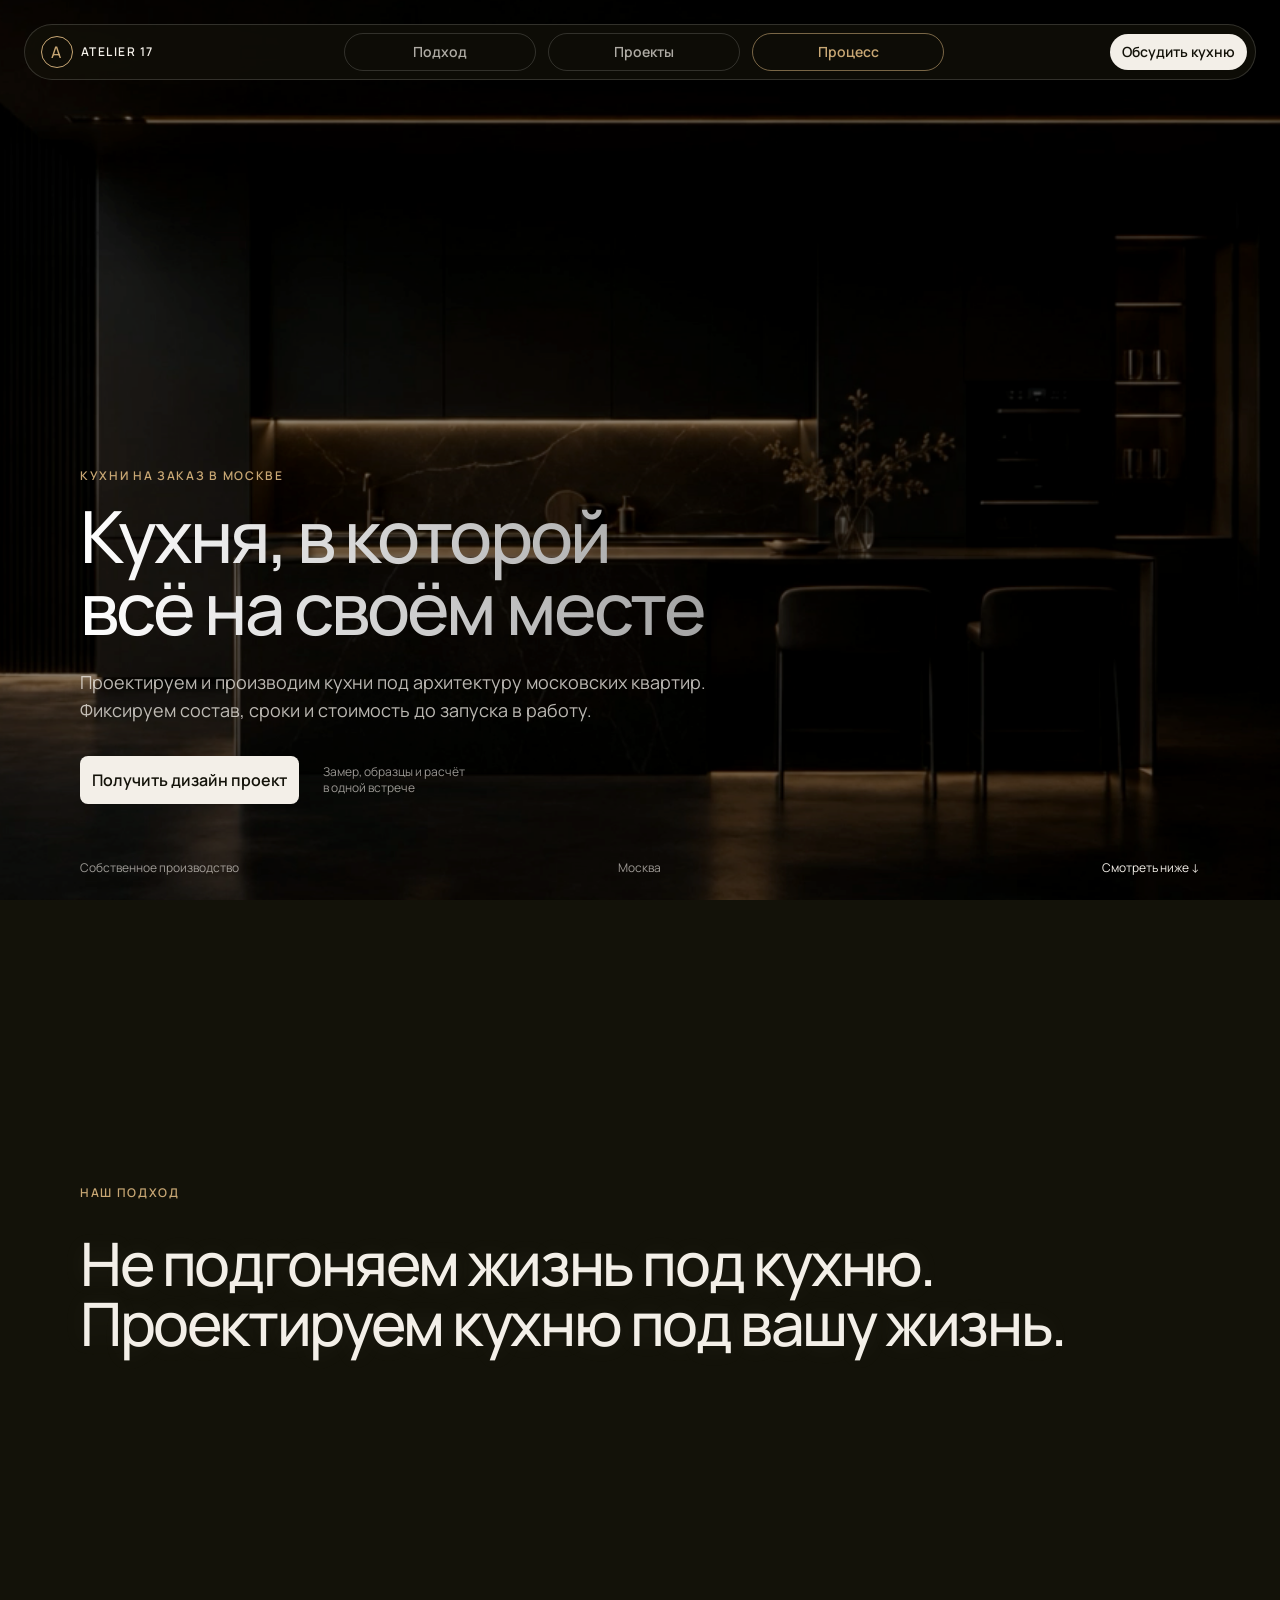
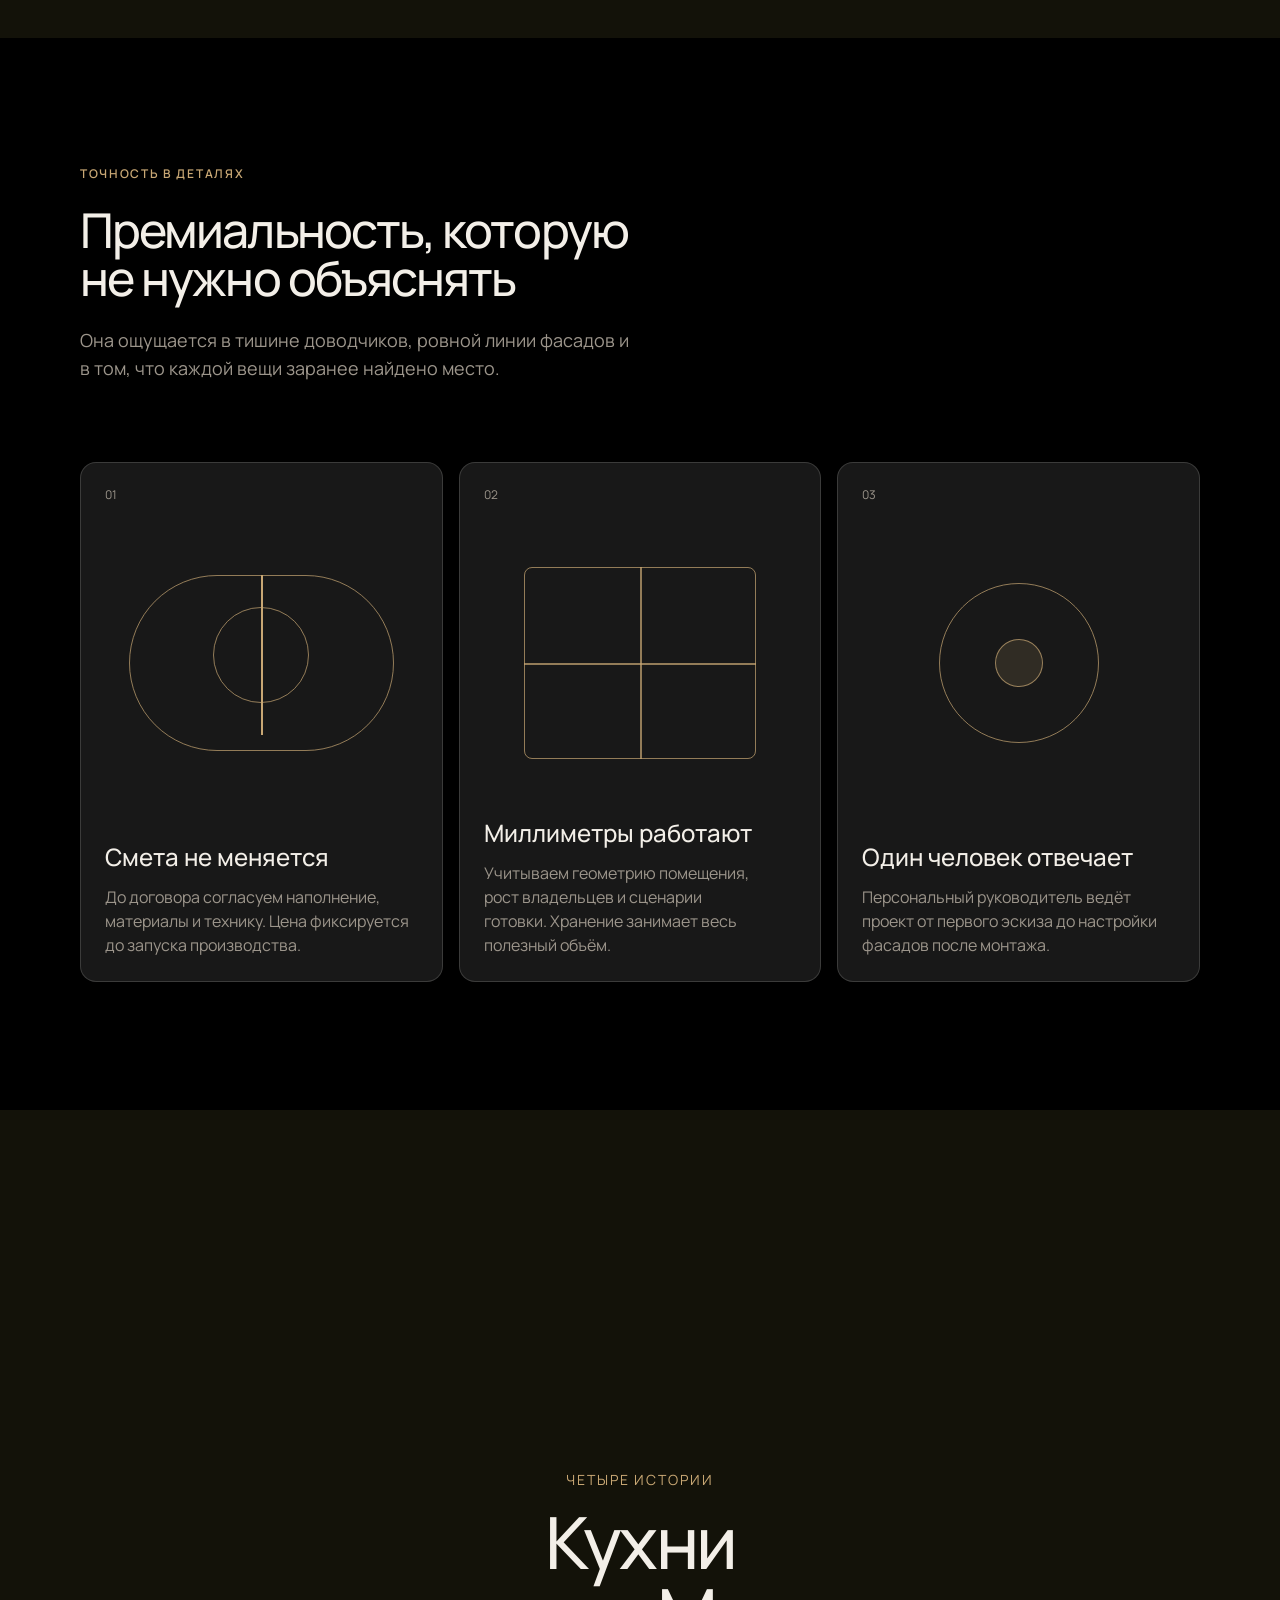
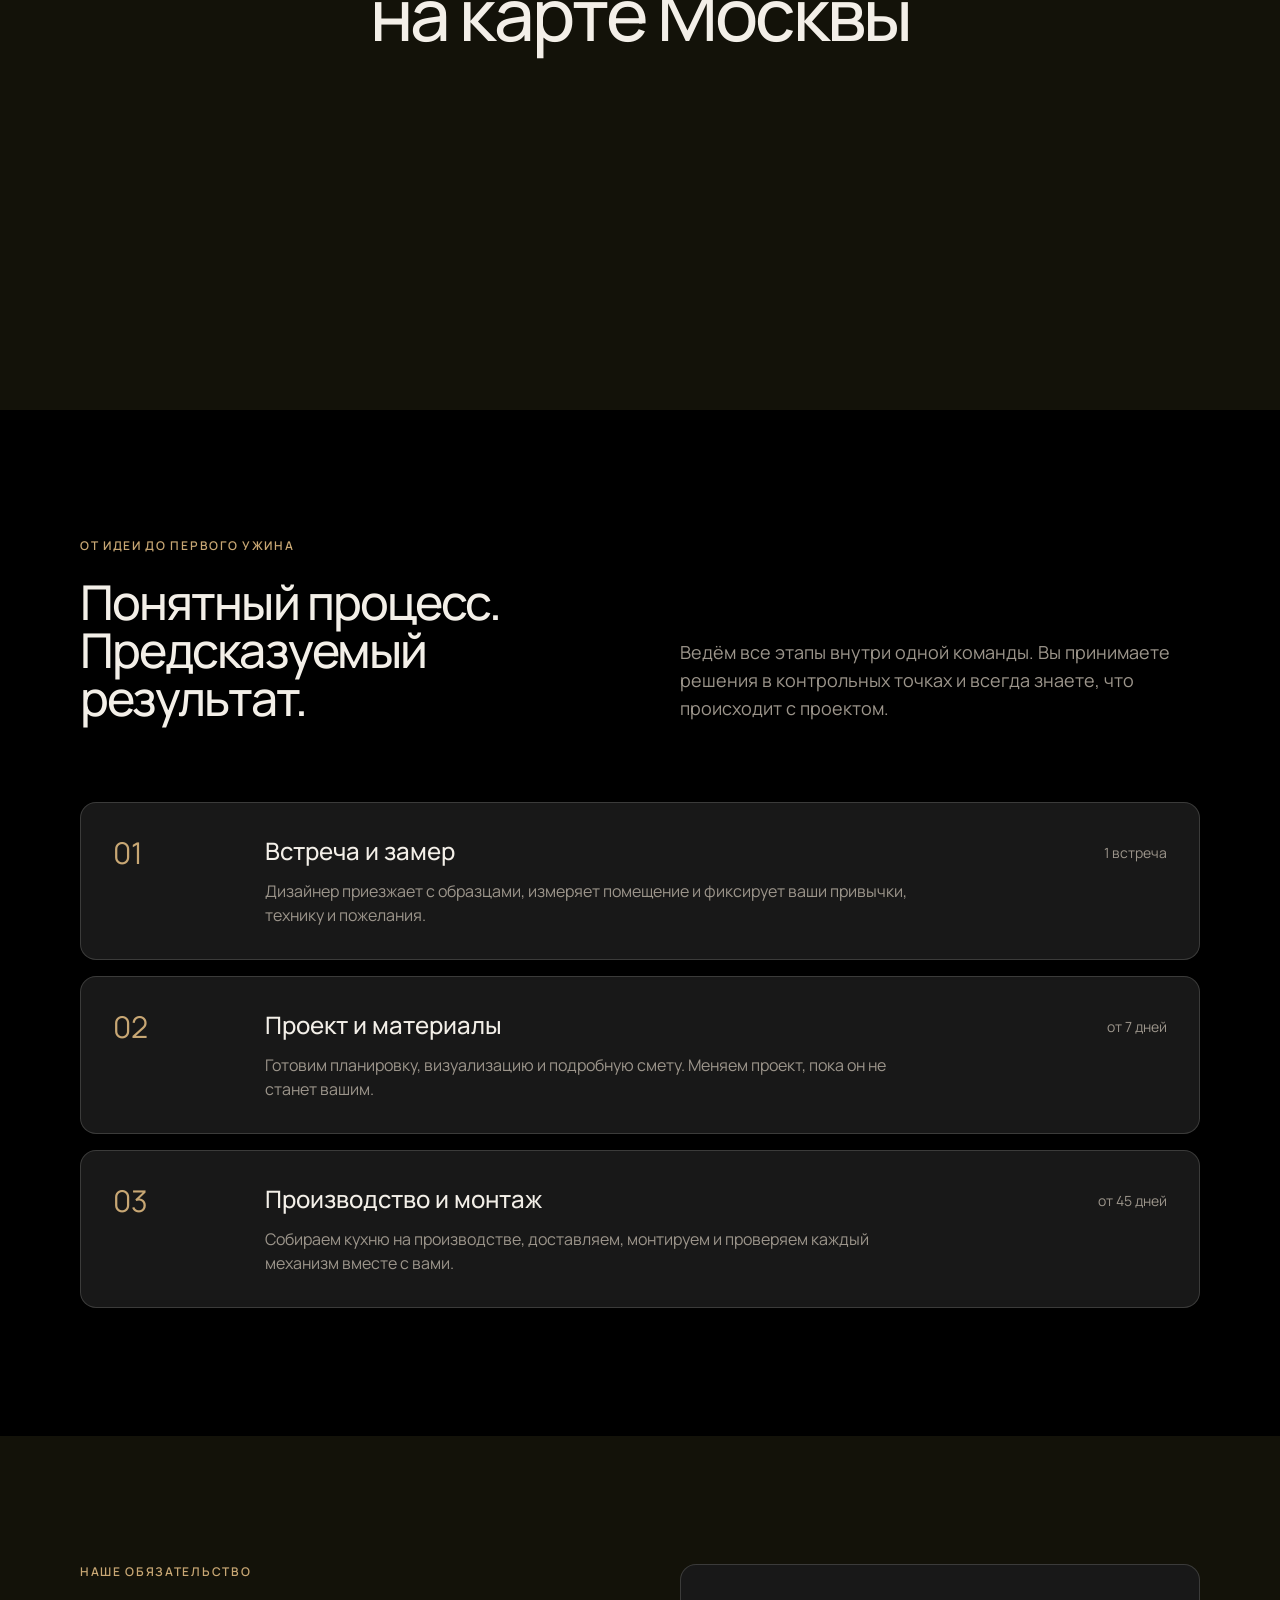
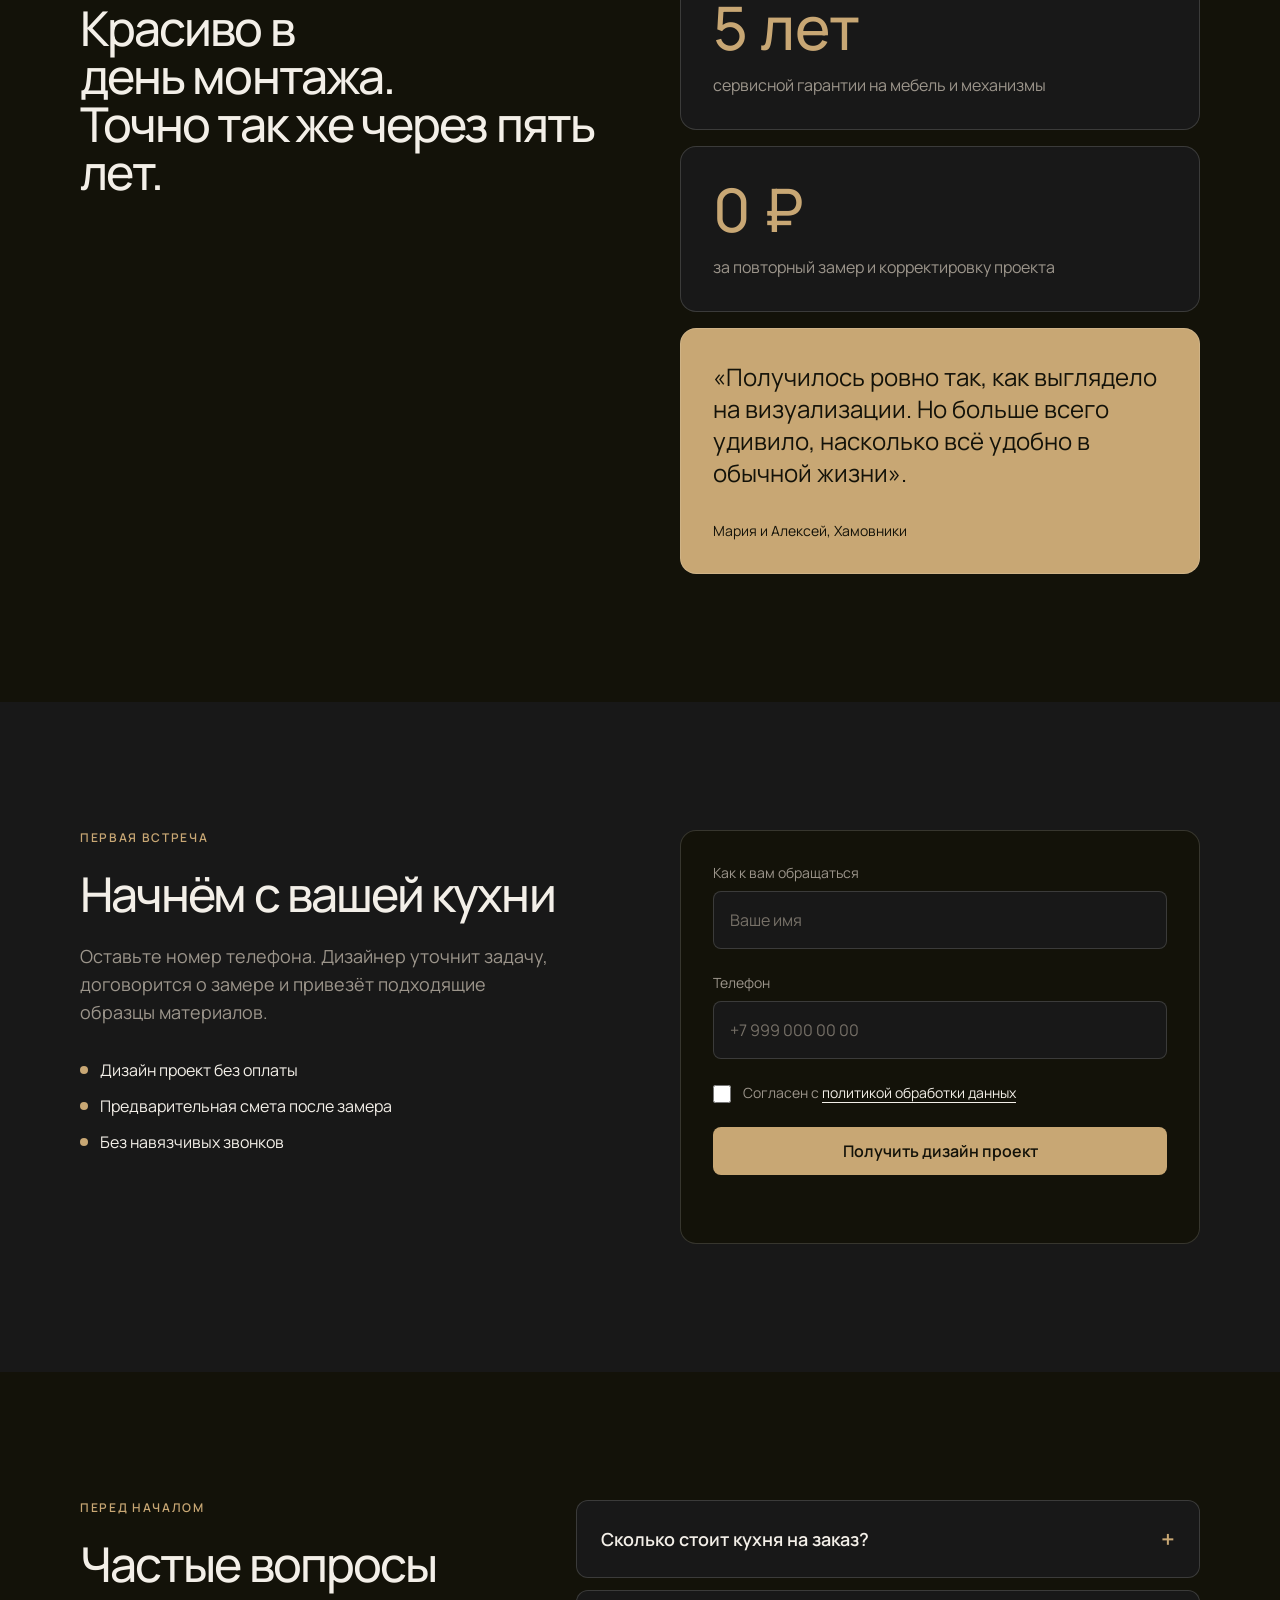
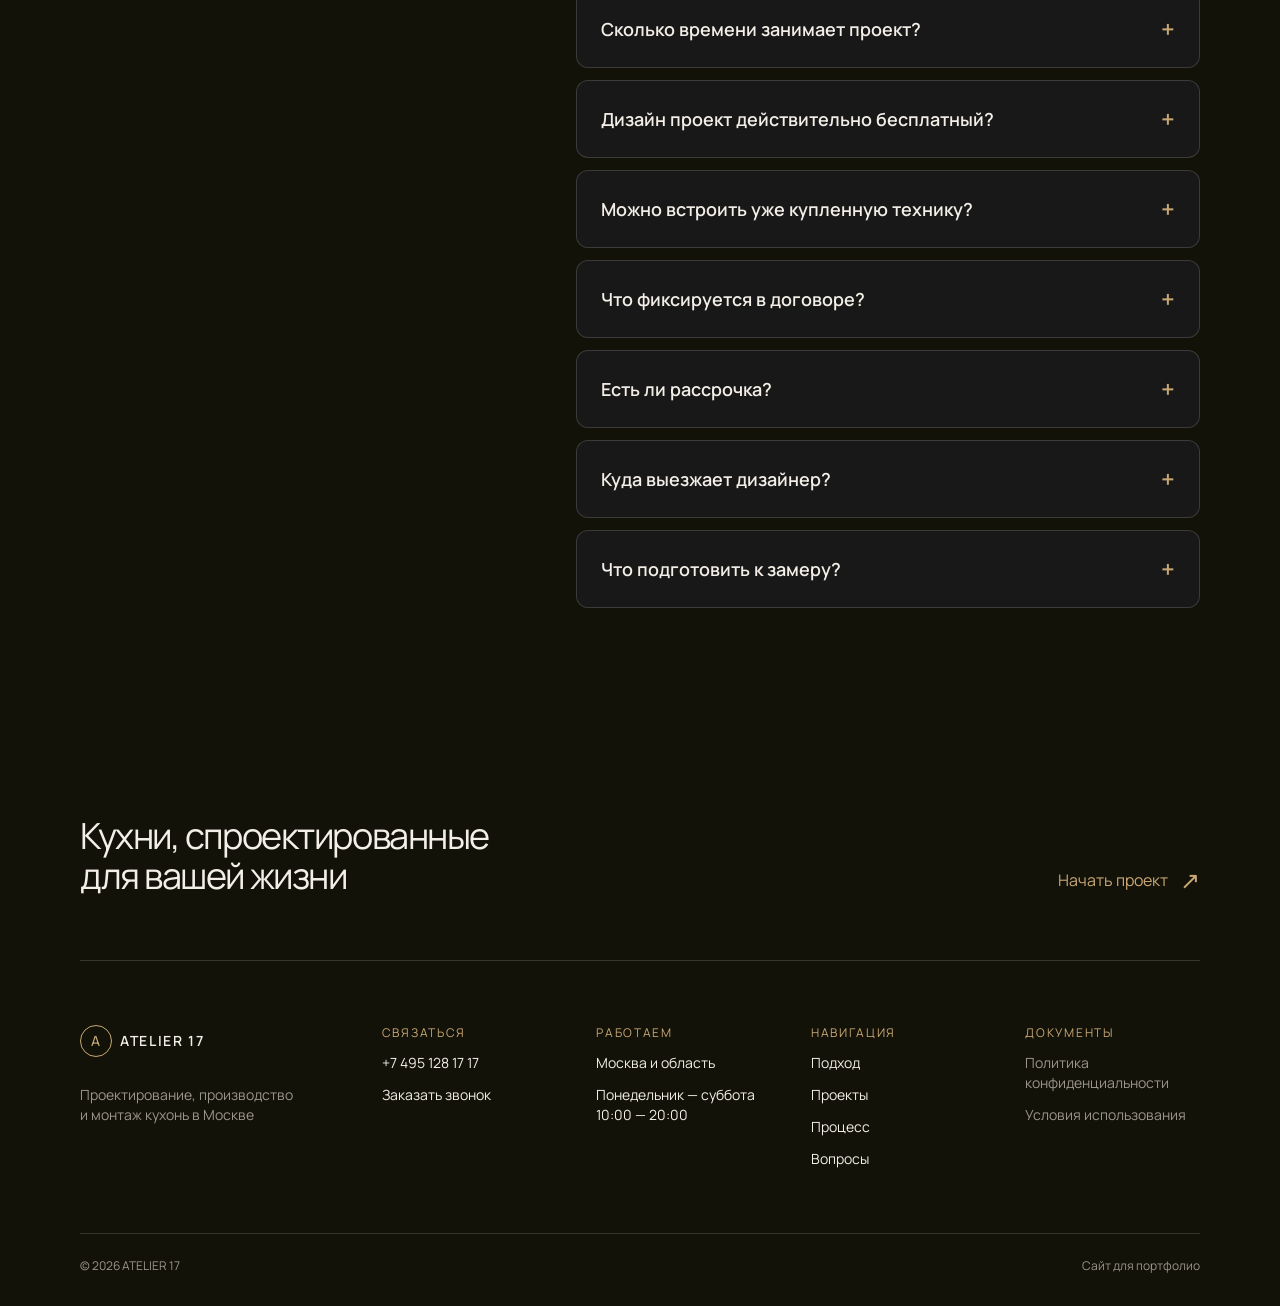
==== index.html @ 25492c69 "Initial Atelier 17 landing" ====
<!doctype html>
<html lang="ru">
<head>
  <meta charset="UTF-8">
  <meta name="viewport" content="width=device-width, initial-scale=1.0">
  <meta name="description" content="Премиальные кухни на заказ в Москве. Бесплатный дизайн проект, точная смета, производство и монтаж с гарантией пять лет.">
  <meta name="theme-color" content="#000000">
  <meta property="og:title" content="Кухни на заказ в Москве — ATELIER 17">
  <meta property="og:description" content="Кухня, в которой всё на своём месте. Проектирование, производство и монтаж в Москве.">
  <meta property="og:type" content="website">
  <meta property="og:image" content="assets/og-card.svg">
  <title>Кухни на заказ в Москве — ATELIER 17</title>
  <link rel="icon" href="assets/favicon.svg" type="image/svg+xml">
  <link rel="preconnect" href="https://fonts.googleapis.com">
  <link rel="preconnect" href="https://fonts.gstatic.com" crossorigin>
  <link href="https://fonts.googleapis.com/css2?family=Manrope:wght@400;500;600;700&display=swap" rel="stylesheet">
  <link rel="stylesheet" href="styles.css">
</head>
<body class="is-loading">
  <a class="skip-link" href="#main">Перейти к содержанию</a>

  <div class="preloader" aria-live="polite" aria-label="Загрузка сайта">
    <div class="preloader__mark" aria-hidden="true">
      <span>A</span><span>17</span>
    </div>
    <div class="preloader__line"><i></i></div>
    <div class="preloader__count"><span id="loaderCount">00</span><span>100</span></div>
  </div>

  <header class="site-header" id="top">
    <nav class="nav-island" aria-label="Основная навигация">
      <a class="brand" href="#top" aria-label="ATELIER 17, на главную">
        <span class="brand__symbol">A</span><span>ATELIER 17</span>
      </a>
      <div class="nav-links" aria-label="Разделы сайта">
        <a href="#approach">Подход</a>
        <a href="#projects">Проекты</a>
        <a href="#process">Процесс</a>
      </div>
      <a class="nav-cta" href="#consultation">Обсудить кухню</a>
      <button class="menu-toggle" type="button" aria-label="Открыть меню" aria-expanded="false" aria-controls="mobileMenu">
        <span></span><span></span>
      </button>
    </nav>

    <div class="mobile-menu" id="mobileMenu" aria-hidden="true">
      <div class="mobile-menu__links">
        <a href="#approach">Подход</a>
        <a href="#projects">Проекты</a>
        <a href="#process">Процесс</a>
        <a href="#consultation">Обсудить кухню</a>
      </div>
      <p>Москва и Московская область</p>
    </div>
  </header>

  <main id="main">
    <section class="hero" aria-labelledby="hero-title">
      <video class="hero__video" autoplay muted playsinline preload="auto" poster="assets/hero-poster.png">
        <source src="assets/hero-kitchen.mp4" type="video/mp4">
      </video>
      <div class="hero__endframe" aria-hidden="true"></div>
      <div class="hero__shade" aria-hidden="true"></div>
      <div class="hero__content container">
        <p class="eyebrow hero__eyebrow">Кухни на заказ в Москве</p>
        <h1 id="hero-title">Кухня, в которой<br>всё на своём месте</h1>
        <p class="hero__lead">Проектируем и производим кухни под архитектуру московских квартир. Фиксируем состав, сроки и стоимость до запуска в работу.</p>
        <div class="hero__actions">
          <a class="button button--light" href="#consultation">Получить дизайн проект</a>
          <p>Замер, образцы и расчёт<br>в одной встрече</p>
        </div>
      </div>
      <div class="hero__foot">
        <span>Собственное производство</span>
        <span>Москва</span>
        <a href="#approach">Смотреть ниже <span aria-hidden="true">↓</span></a>
      </div>
    </section>

    <section class="manifesto section" id="approach" aria-labelledby="manifesto-title">
      <div class="container">
        <p class="eyebrow reveal">Наш подход</p>
        <h2 class="word-reveal" id="manifesto-title" aria-label="Не подгоняем жизнь под кухню. Проектируем кухню под вашу жизнь.">
          Не подгоняем жизнь под кухню.<br>Проектируем кухню под вашу жизнь.
        </h2>
      </div>
    </section>

    <section class="principles section" aria-labelledby="principles-title">
      <div class="container">
        <div class="section-heading reveal">
          <p class="eyebrow">Точность в деталях</p>
          <h2 id="principles-title">Премиальность, которую<br>не нужно объяснять</h2>
          <p>Она ощущается в тишине доводчиков, ровной линии фасадов и в том, что каждой вещи заранее найдено место.</p>
        </div>
        <div class="principles__grid">
          <article class="principle reveal">
            <span class="principle__index">01</span>
            <div class="principle__drawing drawing-measure" aria-hidden="true"><i></i><i></i><i></i></div>
            <h3>Смета не меняется</h3>
            <p>До договора согласуем наполнение, материалы и технику. Цена фиксируется до запуска производства.</p>
          </article>
          <article class="principle reveal">
            <span class="principle__index">02</span>
            <div class="principle__drawing drawing-facade" aria-hidden="true"><i></i><i></i><i></i></div>
            <h3>Миллиметры работают</h3>
            <p>Учитываем геометрию помещения, рост владельцев и сценарии готовки. Хранение занимает весь полезный объём.</p>
          </article>
          <article class="principle reveal">
            <span class="principle__index">03</span>
            <div class="principle__drawing drawing-service" aria-hidden="true"><i></i><i></i></div>
            <h3>Один человек отвечает</h3>
            <p>Персональный руководитель ведёт проект от первого эскиза до настройки фасадов после монтажа.</p>
          </article>
        </div>
      </div>
    </section>

    <section class="map-portfolio" id="projects" aria-labelledby="projects-title">
      <div class="map-intro" aria-hidden="true">
        <p>Четыре истории</p>
        <h2>Кухни<br>на карте Москвы</h2>
      </div>

      <div class="map-visual" aria-label="Схематичная карта Москвы с четырьмя адресами реализованных проектов">
        <svg class="moscow-map" viewBox="0 0 1200 900" role="img" aria-labelledby="mapTitle mapDesc">
          <title id="mapTitle">Проекты ATELIER 17 в Москве</title>
          <desc id="mapDesc">Четыре проекта в Пресненском, Таганском, Хамовниках и Аэропорте</desc>
          <g class="map-canvas">
            <path class="river" d="M70 140 C210 190 195 300 330 330 C465 360 460 490 595 495 C760 502 765 370 900 405 C1035 440 1000 610 1170 650"/>
            <g class="roads roads--major">
              <ellipse cx="600" cy="465" rx="355" ry="290"/>
              <ellipse cx="600" cy="465" rx="222" ry="180"/>
              <path d="M600 25 L600 850 M130 465 L1100 465 M250 90 L965 810 M960 85 L230 810"/>
              <path d="M170 250 C350 300 420 220 600 250 C780 280 930 250 1060 170"/>
              <path d="M130 670 C340 610 430 720 620 650 C800 585 970 680 1110 600"/>
            </g>
            <g class="roads roads--minor">
              <path d="M110 350 C280 390 380 340 560 380 C770 430 870 350 1090 340"/>
              <path d="M105 560 C260 510 410 570 555 540 C730 505 900 555 1090 520"/>
              <path d="M350 70 C410 260 360 500 300 820 M820 55 C760 280 850 540 900 820"/>
              <path d="M475 40 C500 230 450 420 420 860 M720 35 C690 250 730 570 760 850"/>
              <path d="M75 220 L1120 760 M1080 170 L110 735"/>
              <path d="M245 150 C400 190 530 140 680 170 C850 205 970 165 1110 120"/>
              <path d="M180 760 C340 700 480 780 625 735 C790 685 940 760 1080 710"/>
            </g>
            <g class="district-labels" aria-hidden="true">
              <text x="490" y="420">ЦАО</text>
              <text x="415" y="545">ХАМОВНИКИ</text>
              <text x="665" y="470">ТАГАНСКИЙ</text>
              <text x="465" y="305">ПРЕСНЕНСКИЙ</text>
              <text x="520" y="155">АЭРОПОРТ</text>
              <text x="940" y="705">МОСКВА</text>
            </g>
            <g class="markers">
              <g class="map-marker is-active" data-project="0" transform="translate(528 315)" tabindex="0" role="button" aria-label="Показать проект Neva Towers"><circle class="marker-wave" r="34"/><circle class="marker-core" r="22"/><text text-anchor="middle" dy="5">01</text></g>
              <g class="map-marker" data-project="1" transform="translate(792 468)" tabindex="0" role="button" aria-label="Показать проект на Котельнической набережной"><circle class="marker-wave" r="34"/><circle class="marker-core" r="22"/><text text-anchor="middle" dy="5">02</text></g>
              <g class="map-marker" data-project="2" transform="translate(468 549)" tabindex="0" role="button" aria-label="Показать проект в Хамовниках"><circle class="marker-wave" r="34"/><circle class="marker-core" r="22"/><text text-anchor="middle" dy="5">03</text></g>
              <g class="map-marker" data-project="3" transform="translate(576 162)" tabindex="0" role="button" aria-label="Показать проект на Ленинградском проспекте"><circle class="marker-wave" r="34"/><circle class="marker-core" r="22"/><text text-anchor="middle" dy="5">04</text></g>
            </g>
          </g>
        </svg>
        <div class="map-label">Москва</div>
      </div>

      <aside class="project-panel" aria-live="polite">
        <div class="project-panel__top">
          <span class="eyebrow">Реализованный проект</span>
          <span id="projectNumber">01 / 04</span>
        </div>
        <div class="project-panel__content">
          <p class="project-district" id="projectDistrict">Пресненский</p>
          <h2 id="projects-title">Кухня<br>для высоты</h2>
          <p class="project-address" id="projectAddress">Первый Красногвардейский проезд, 22</p>
          <p class="project-copy" id="projectCopy">Монолитный остров длиной 3,2 метра объединяет готовку и вечерний бар. Высокие колонны скрывают всю технику, а матовые фасады не спорят с панорамой города.</p>
          <dl class="project-specs">
            <div><dt>Материалы</dt><dd id="projectMaterials">Шпон дуба, кварцит</dd></div>
            <div><dt>Срок</dt><dd id="projectTime">68 дней</dd></div>
          </dl>
        </div>
        <div class="project-panel__bottom">
          <div class="project-progress" aria-hidden="true"><i></i><i></i><i></i><i></i></div>
          <div class="project-controls">
            <button type="button" data-direction="prev" aria-label="Предыдущий проект">←</button>
            <button type="button" data-direction="next" aria-label="Следующий проект">→</button>
          </div>
        </div>
      </aside>
    </section>

    <section class="process section" id="process" aria-labelledby="process-title">
      <div class="container">
        <div class="section-heading section-heading--split reveal">
          <div>
            <p class="eyebrow">От идеи до первого ужина</p>
            <h2 id="process-title">Понятный процесс.<br>Предсказуемый результат.</h2>
          </div>
          <p>Ведём все этапы внутри одной команды. Вы принимаете решения в контрольных точках и всегда знаете, что происходит с проектом.</p>
        </div>
        <ol class="timeline">
          <li class="timeline__item reveal">
            <div class="timeline__number">01</div>
            <div><h3>Встреча и замер</h3><p>Дизайнер приезжает с образцами, измеряет помещение и фиксирует ваши привычки, технику и пожелания.</p></div>
            <span>1 встреча</span>
          </li>
          <li class="timeline__item reveal">
            <div class="timeline__number">02</div>
            <div><h3>Проект и материалы</h3><p>Готовим планировку, визуализацию и подробную смету. Меняем проект, пока он не станет вашим.</p></div>
            <span>от 7 дней</span>
          </li>
          <li class="timeline__item reveal">
            <div class="timeline__number">03</div>
            <div><h3>Производство и монтаж</h3><p>Собираем кухню на производстве, доставляем, монтируем и проверяем каждый механизм вместе с вами.</p></div>
            <span>от 45 дней</span>
          </li>
        </ol>
      </div>
    </section>

    <section class="commitment section" aria-labelledby="commitment-title">
      <div class="container commitment__grid">
        <div class="commitment__statement reveal">
          <p class="eyebrow">Наше обязательство</p>
          <h2 id="commitment-title">Красиво в день монтажа.<br>Точно так же через пять лет.</h2>
        </div>
        <div class="commitment__facts">
          <article class="fact reveal"><strong>5 лет</strong><p>сервисной гарантии на мебель и механизмы</p></article>
          <article class="fact reveal"><strong>0 ₽</strong><p>за повторный замер и корректировку проекта</p></article>
          <blockquote class="testimonial reveal">
            <p>«Получилось ровно так, как выглядело на визуализации. Но больше всего удивило, насколько всё удобно в обычной жизни».</p>
            <footer>Мария и Алексей, Хамовники</footer>
          </blockquote>
        </div>
      </div>
    </section>

    <section class="consultation section" id="consultation" aria-labelledby="consultation-title">
      <div class="container consultation__grid">
        <div class="consultation__copy reveal">
          <p class="eyebrow">Первая встреча</p>
          <h2 id="consultation-title">Начнём с вашей кухни</h2>
          <p>Оставьте номер телефона. Дизайнер уточнит задачу, договорится о замере и привезёт подходящие образцы материалов.</p>
          <ul>
            <li>Дизайн проект без оплаты</li>
            <li>Предварительная смета после замера</li>
            <li>Без навязчивых звонков</li>
          </ul>
        </div>
        <form class="lead-form reveal" novalidate>
          <label>Как к вам обращаться
            <input type="text" name="name" autocomplete="name" placeholder="Ваше имя" required>
            <span class="field-error">Укажите имя</span>
          </label>
          <label>Телефон
            <input type="tel" name="phone" autocomplete="tel" inputmode="tel" placeholder="+7 999 000 00 00" required pattern="[+0-9 ()]{10,20}">
            <span class="field-error">Введите корректный номер</span>
          </label>
          <label class="consent">
            <input type="checkbox" name="consent" required>
            <span>Согласен с <a href="privacy.html">политикой обработки данных</a></span>
          </label>
          <button class="button button--gold" type="submit">Получить дизайн проект</button>
          <p class="form-status" role="status"></p>
        </form>
      </div>
    </section>

    <section class="faq section" id="faq" aria-labelledby="faq-title">
      <div class="container faq__grid">
        <div class="faq__heading reveal">
          <p class="eyebrow">Перед началом</p>
          <h2 id="faq-title">Частые вопросы</h2>
        </div>
        <div class="accordion">
          <details class="reveal"><summary>Сколько стоит кухня на заказ?</summary><p>Стоимость зависит от размеров, фасадов, фурнитуры и наполнения. После замера вы получаете подробную смету, где каждый элемент указан отдельно.</p></details>
          <details class="reveal"><summary>Сколько времени занимает проект?</summary><p>Эскиз и смета обычно занимают от семи дней. Производство начинается после согласования и занимает от сорока пяти дней.</p></details>
          <details class="reveal"><summary>Дизайн проект действительно бесплатный?</summary><p>Да. Первая планировка, визуализация и расчёт входят в знакомство с мастерской и ни к чему вас не обязывают.</p></details>
          <details class="reveal"><summary>Можно встроить уже купленную технику?</summary><p>Да. До проектирования мы запросим модели техники и учтём точные размеры, вентиляцию, электрику и зоны открывания.</p></details>
          <details class="reveal"><summary>Что фиксируется в договоре?</summary><p>Материалы, комплектация, стоимость, этапы оплаты, срок производства, монтаж и гарантийные обязательства.</p></details>
          <details class="reveal"><summary>Есть ли рассрочка?</summary><p>Можно разделить оплату на этапы, привязанные к согласованию проекта, запуску производства и монтажу.</p></details>
          <details class="reveal"><summary>Куда выезжает дизайнер?</summary><p>Работаем по всей Москве и ближайшему Подмосковью. Условия дальнего выезда согласуем по телефону.</p></details>
          <details class="reveal"><summary>Что подготовить к замеру?</summary><p>Если есть план помещения и список техники, держите их под рукой. Если нет, дизайнер поможет собрать всё необходимое на встрече.</p></details>
        </div>
      </div>
    </section>

  </main>

  <footer class="footer" id="footer">
    <div class="container footer__statement">
      <p>Кухни, спроектированные<br>для вашей жизни</p>
      <a href="#consultation">Начать проект <span aria-hidden="true">↗</span></a>
    </div>
    <div class="container footer__grid">
      <div class="footer__column footer__identity">
        <a class="brand" href="#top"><span class="brand__symbol">A</span><span>ATELIER 17</span></a>
        <p>Проектирование, производство<br>и монтаж кухонь в Москве</p>
      </div>
      <div class="footer__column">
        <p class="footer__label">Связаться</p>
        <a href="tel:+74951281717">+7 495 128 17 17</a>
        <a href="#consultation">Заказать звонок</a>
      </div>
      <div class="footer__column">
        <p class="footer__label">Работаем</p>
        <span>Москва и область</span>
        <span>Понедельник — суббота<br>10:00 — 20:00</span>
      </div>
      <div class="footer__column">
        <p class="footer__label">Навигация</p>
        <a href="#approach">Подход</a>
        <a href="#projects">Проекты</a>
        <a href="#process">Процесс</a>
        <a href="#faq">Вопросы</a>
      </div>
      <div class="footer__column footer__legal">
        <p class="footer__label">Документы</p>
        <a href="privacy.html">Политика конфиденциальности</a>
        <a href="terms.html">Условия использования</a>
      </div>
    </div>
    <div class="container footer__bottom"><span>© 2026 ATELIER 17</span><span>Сайт для портфолио</span></div>
  </footer>

  <script src="script.js"></script>
</body>
</html>
---- styles.css ----
:root {
  --black: #000000;
  --ink: #131209;
  --surface: #181818;
  --surface-2: #1f1f1f;
  --surface-3: #272727;
  --line: rgba(243, 239, 232, 0.16);
  --line-strong: rgba(243, 239, 232, 0.28);
  --paper: #f3efe8;
  --muted: #9c958b;
  --gold: #c8a774;
  --gold-dark: #8d7049;
  --ease: cubic-bezier(0.32, 0.72, 0, 1);
  --container: 1360px;
}

* { box-sizing: border-box; }

html {
  scroll-behavior: smooth;
  background: var(--black);
}

body {
  margin: 0;
  background: var(--black);
  color: var(--paper);
  font-family: "Manrope", sans-serif;
  font-size: 16px;
  line-height: 24px;
  overflow-x: hidden;
  -webkit-font-smoothing: antialiased;
}

body.is-loading { overflow: hidden; }

a { color: inherit; text-decoration: none; }
button, input { font: inherit; }
button { color: inherit; }

h1, h2, h3, p { margin: 0; }

h1, h2, h3 {
  font-weight: 500;
  text-wrap: balance;
}

p { text-wrap: pretty; }

::selection { background: var(--gold); color: var(--ink); }

.container {
  width: min(calc(100% - 160px), var(--container));
  margin-inline: auto;
}

.section { padding-block: 128px; }

.eyebrow {
  color: var(--gold);
  font-size: 12px;
  font-weight: 600;
  line-height: 16px;
  letter-spacing: 0.14em;
  text-transform: uppercase;
}

.skip-link {
  position: fixed;
  z-index: 1000;
  left: 16px;
  top: 16px;
  padding: 8px 12px;
  border-radius: 8px;
  background: var(--paper);
  color: var(--ink);
  transform: translateY(-160%);
  transition: transform 700ms var(--ease);
}

.skip-link:focus { transform: translateY(0); }

.preloader {
  position: fixed;
  z-index: 999;
  inset: 0;
  display: grid;
  place-items: center;
  background: var(--ink);
  transition: opacity 900ms var(--ease), visibility 900ms var(--ease);
}

.preloader::before {
  content: "";
  position: absolute;
  inset: 24px;
  border: 1px solid rgba(200, 167, 116, 0.24);
  border-radius: 16px;
}

.preloader__mark {
  display: flex;
  align-items: baseline;
  gap: 12px;
  color: var(--gold);
  transform: translateY(-24px);
}

.preloader__mark span:first-child {
  font-size: 96px;
  font-weight: 400;
  line-height: 1;
}

.preloader__mark span:last-child {
  font-size: 18px;
  line-height: 28px;
  letter-spacing: 0.18em;
}

.preloader__line {
  position: absolute;
  left: 40px;
  right: 40px;
  bottom: 64px;
  height: 2px;
  overflow: hidden;
  background: rgba(243, 239, 232, 0.12);
}

.preloader__line i {
  display: block;
  width: 100%;
  height: 100%;
  background: var(--gold);
  transform: translateX(-100%);
  animation: load-line 1600ms var(--ease) forwards;
}

.preloader__count {
  position: absolute;
  right: 40px;
  bottom: 80px;
  display: flex;
  gap: 12px;
  color: var(--muted);
  font-size: 12px;
  line-height: 16px;
}

.preloader__count span:first-child { color: var(--paper); }

body.is-ready .preloader { opacity: 0; visibility: hidden; }

.site-header,
main,
.footer {
  opacity: 0;
  transform: translateY(16px);
  transition: opacity 1200ms var(--ease), transform 1200ms var(--ease);
}

body.is-ready .site-header,
body.is-ready main,
body.is-ready .footer {
  opacity: 1;
  transform: translateY(0);
}

@keyframes load-line { to { transform: translateX(0); } }

.site-header {
  position: fixed;
  z-index: 100;
  inset: 0 0 auto;
  pointer-events: none;
}

.nav-island {
  width: calc(100% - 48px);
  min-height: 56px;
  margin: 24px auto 0;
  padding: 8px 8px 8px 16px;
  display: grid;
  grid-template-columns: minmax(180px, 1fr) minmax(432px, 600px) minmax(180px, 1fr);
  gap: 24px;
  align-items: center;
  border: 1px solid rgba(243, 239, 232, 0.16);
  border-radius: 9999px;
  background: rgba(19, 18, 9, 0.7);
  backdrop-filter: blur(24px);
  pointer-events: auto;
  transition: background 700ms var(--ease), transform 700ms var(--ease), border-color 700ms var(--ease);
}

.nav-island:hover { background: rgba(19, 18, 9, 0.88); border-color: rgba(243, 239, 232, 0.28); }

.brand {
  display: inline-flex;
  align-items: center;
  gap: 8px;
  width: max-content;
  font-size: 12px;
  font-weight: 600;
  line-height: 16px;
  letter-spacing: 0.12em;
}

.brand__symbol {
  display: grid;
  place-items: center;
  width: 32px;
  height: 32px;
  border: 1px solid var(--gold);
  border-radius: 9999px;
  color: var(--gold);
  font-size: 16px;
  line-height: 24px;
  font-weight: 500;
}

.nav-links {
  width: 100%;
  display: grid;
  grid-template-columns: repeat(3, 1fr);
  gap: 12px;
}

.nav-links a,
.nav-cta {
  font-size: 14px;
  line-height: 20px;
  font-weight: 600;
  transition: color 700ms var(--ease), transform 700ms var(--ease), background 700ms var(--ease), border-color 700ms var(--ease);
}

.nav-links a {
  padding: 8px 12px;
  border: 1px solid var(--line);
  border-radius: 9999px;
  color: rgba(243, 239, 232, 0.7);
  text-align: center;
}
.nav-links a:hover { color: var(--paper); border-color: var(--line-strong); background: var(--surface-2); transform: translateY(-2px); }
.nav-links a:active { transform: scale(0.98); }
.nav-links a[aria-current="page"] { color: var(--gold); border-color: rgba(200, 167, 116, 0.58); }

.nav-cta {
  justify-self: end;
  padding: 8px 12px;
  border-radius: 9999px;
  background: var(--paper);
  color: var(--ink);
}

.nav-cta:hover { background: var(--gold); transform: translateY(-2px); }
.nav-cta:active { transform: scale(0.98); }

.menu-toggle { display: none; }
.mobile-menu { display: none; }

.hero {
  position: relative;
  min-height: 100svh;
  display: flex;
  align-items: flex-end;
  overflow: hidden;
  background: var(--black);
}

.hero__video {
  position: absolute;
  z-index: 0;
  inset: 0;
  width: 100%;
  height: 100%;
  object-fit: cover;
  opacity: 0.72;
  transform: scale(1.21);
  transform-origin: center;
  transition: transform 6000ms var(--ease);
}

body.is-ready .hero__video { transform: scale(1.18); }

.hero__endframe {
  position: absolute;
  z-index: 0;
  inset: 0;
  background: url("assets/hero-end.png") center / cover no-repeat;
  opacity: 0;
  pointer-events: none;
  transform: scale(1.18);
  transition: opacity 1000ms var(--ease);
}

.hero.is-stopping .hero__endframe,
.hero.is-stopped .hero__endframe { opacity: 1; }

.hero__shade {
  position: absolute;
  z-index: 1;
  inset: 0;
  background: rgba(0, 0, 0, 0.24);
}

.hero__content {
  position: relative;
  z-index: 2;
  padding-bottom: 96px;
}

.hero__eyebrow { margin-bottom: 16px; }

.hero h1 {
  max-width: 680px;
  font-size: 72px;
  line-height: 1;
  letter-spacing: -0.04em;
  background-image: linear-gradient(90deg, #ffffff, #9b9b9b);
  background-clip: text;
  -webkit-background-clip: text;
  color: transparent;
}

.hero__lead {
  max-width: 680px;
  margin-top: 24px;
  color: rgba(243, 239, 232, 0.76);
  font-size: 18px;
  line-height: 28px;
}

.hero__actions {
  display: flex;
  align-items: center;
  gap: 24px;
  margin-top: 32px;
}

.hero__actions p {
  color: rgba(243, 239, 232, 0.62);
  font-size: 12px;
  line-height: 16px;
}

.button {
  display: inline-flex;
  justify-content: center;
  align-items: center;
  min-height: 48px;
  padding: 8px 12px;
  border: 0;
  border-radius: 8px;
  font-size: 16px;
  line-height: 24px;
  font-weight: 600;
  cursor: pointer;
  transition: color 700ms var(--ease), background 700ms var(--ease), transform 700ms var(--ease), box-shadow 700ms var(--ease);
}

.button--light { background: var(--paper); color: var(--ink); }
.button--light:hover { background: var(--gold); transform: translateY(-2px); box-shadow: 0 16px 32px rgba(0, 0, 0, 0.24); }
.button--gold { background: var(--gold); color: var(--ink); }
.button--gold:hover { background: #dcc292; transform: translateY(-2px); }
.button:active { transform: scale(0.98); }

.button:focus-visible,
a:focus-visible,
button:focus-visible,
input:focus-visible,
summary:focus-visible,
.map-marker:focus-visible {
  outline: 2px solid var(--gold);
  outline-offset: 4px;
}

.hero__foot {
  position: absolute;
  z-index: 2;
  left: 80px;
  right: 80px;
  bottom: 24px;
  display: grid;
  grid-template-columns: 1fr 1fr 1fr;
  color: rgba(243, 239, 232, 0.62);
  font-size: 12px;
  line-height: 16px;
}

.hero__foot span:nth-child(2) { text-align: center; }
.hero__foot a { justify-self: end; color: var(--paper); }

.manifesto {
  min-height: 82svh;
  display: flex;
  align-items: center;
  background: var(--ink);
}

.manifesto .eyebrow { margin-bottom: 32px; }

.word-reveal {
  max-width: 1040px;
  font-size: 60px;
  line-height: 1;
  letter-spacing: -0.04em;
}

.word-reveal .word {
  color: rgba(243, 239, 232, 0.28);
  transition: color 900ms var(--ease), text-shadow 900ms var(--ease);
}

.word-reveal .word.is-lit { color: var(--paper); text-shadow: 0 0 24px rgba(243, 239, 232, 0.08); }

.principles { background: var(--black); }

.section-heading { max-width: 680px; margin-bottom: 80px; }
.section-heading .eyebrow { margin-bottom: 24px; }

.section-heading h2,
.commitment h2,
.consultation h2,
.faq h2,
.final-cta h2 {
  font-size: 48px;
  line-height: 1;
  letter-spacing: -0.04em;
}

.section-heading > p:last-child {
  max-width: 560px;
  margin-top: 24px;
  color: var(--muted);
  font-size: 18px;
  line-height: 28px;
}

.principles__grid {
  display: grid;
  grid-template-columns: repeat(3, 1fr);
  gap: 16px;
}

.principle {
  min-height: 520px;
  padding: 24px;
  display: flex;
  flex-direction: column;
  border: 1px solid var(--line);
  border-radius: 16px;
  background: var(--surface);
  transition: transform 700ms var(--ease), background 700ms var(--ease), border-color 700ms var(--ease);
}

.principle:hover { transform: translateY(-8px); background: var(--surface-2); border-color: var(--line-strong); }
.principle__index { color: var(--muted); font-size: 12px; line-height: 16px; }
.principle h3 { margin-top: auto; font-size: 24px; line-height: 32px; }
.principle p { margin-top: 12px; color: var(--muted); }

.principle__drawing {
  position: relative;
  width: 100%;
  height: 240px;
  margin-top: 40px;
  overflow: hidden;
}

.principle__drawing i { position: absolute; display: block; border: 1px solid rgba(200, 167, 116, 0.7); }
.drawing-measure i:nth-child(1) { inset: 32px 24px; border-radius: 9999px; }
.drawing-measure i:nth-child(2) { width: 2px; height: 160px; left: 50%; top: 32px; background: var(--gold); border: 0; }
.drawing-measure i:nth-child(3) { width: 96px; height: 96px; left: calc(50% - 48px); top: 64px; border-radius: 9999px; }
.drawing-facade i:nth-child(1) { inset: 24px 40px; border-radius: 8px; }
.drawing-facade i:nth-child(2) { left: 50%; top: 24px; bottom: 24px; width: 1px; }
.drawing-facade i:nth-child(3) { left: 40px; right: 40px; top: 50%; height: 1px; }
.drawing-service i:nth-child(1) { width: 160px; height: 160px; left: calc(50% - 80px); top: 40px; border-radius: 9999px; }
.drawing-service i:nth-child(2) { width: 48px; height: 48px; left: calc(50% - 24px); top: 96px; border-radius: 9999px; background: rgba(200, 167, 116, 0.14); }

.map-portfolio {
  position: relative;
  min-height: 100svh;
  overflow: hidden;
  background: var(--ink);
}

.map-intro {
  position: absolute;
  z-index: 5;
  inset: 0;
  display: grid;
  place-content: center;
  text-align: center;
  background: var(--ink);
  transition: opacity 1000ms var(--ease), visibility 1000ms var(--ease), transform 1000ms var(--ease);
}

.map-intro p { margin-bottom: 16px; color: var(--gold); font-size: 14px; line-height: 20px; letter-spacing: 0.14em; text-transform: uppercase; }
.map-intro h2 { font-size: 72px; line-height: 1; letter-spacing: -0.04em; }
.map-portfolio.is-started .map-intro { opacity: 0; visibility: hidden; transform: scale(1.04); }

.map-visual {
  position: absolute;
  inset: 0 36% 0 0;
  overflow: hidden;
  background: #131209;
}

.map-visual::after {
  content: "";
  position: absolute;
  inset: 24px;
  border: 1px solid rgba(200, 167, 116, 0.16);
  border-radius: 16px;
  pointer-events: none;
}

.moscow-map {
  width: 100%;
  height: 100%;
  min-width: 920px;
}

.map-canvas {
  transform-origin: 50% 50%;
  transition: transform 1500ms var(--ease);
}

.river { fill: none; stroke: #8d7049; stroke-width: 42; opacity: 0.22; }
.roads { fill: none; stroke: rgba(200, 167, 116, 0.5); }
.roads--major { stroke-width: 2; }
.roads--minor { stroke-width: 1; opacity: 0.4; }
.district-labels { fill: rgba(243, 239, 232, 0.36); font-size: 12px; letter-spacing: 0.14em; }
.map-marker { cursor: pointer; opacity: 0.52; transition: opacity 700ms var(--ease), filter 700ms var(--ease); }
.marker-core { fill: var(--ink); stroke: var(--gold); stroke-width: 2; }
.marker-wave { fill: none; stroke: var(--gold); stroke-width: 1; opacity: 0; }
.map-marker text { fill: var(--gold); font-family: "Manrope", sans-serif; font-size: 12px; font-weight: 600; }
.map-marker:hover, .map-marker.is-active { opacity: 1; filter: drop-shadow(0 0 16px rgba(200, 167, 116, 0.42)); }
.map-marker.is-active .marker-wave { animation: marker-pulse 2000ms var(--ease) infinite; }

@keyframes marker-pulse {
  0% { opacity: 0.62; transform: scale(0.62); }
  100% { opacity: 0; transform: scale(1.5); }
}

.map-label {
  position: absolute;
  left: 48px;
  bottom: 48px;
  color: var(--paper);
  font-size: 24px;
  line-height: 32px;
}

.project-panel {
  position: absolute;
  z-index: 2;
  inset: 24px 24px 24px auto;
  width: calc(36% - 24px);
  padding: 24px;
  display: flex;
  flex-direction: column;
  border: 1px solid rgba(243, 239, 232, 0.14);
  border-radius: 16px;
  background: var(--surface);
}

.project-panel__top,
.project-panel__bottom {
  display: flex;
  align-items: center;
  justify-content: space-between;
  font-size: 12px;
  line-height: 16px;
}

.project-panel__top > span:last-child { color: var(--muted); }

.project-panel__content {
  margin-block: auto;
  transition: opacity 500ms var(--ease), transform 700ms var(--ease), filter 700ms var(--ease);
}

.project-panel.is-changing .project-panel__content { opacity: 0; transform: translateY(24px); filter: blur(8px); }
.project-district { margin-bottom: 16px; color: var(--gold); font-size: 14px; line-height: 20px; }
.project-panel h2 { font-size: 48px; line-height: 1; letter-spacing: -0.04em; }
.project-address { margin-top: 24px; color: var(--paper); font-size: 14px; line-height: 20px; }
.project-copy { max-width: 520px; margin-top: 24px; color: var(--muted); }

.project-specs {
  margin: 40px 0 0;
  display: grid;
  grid-template-columns: 1fr 1fr;
  gap: 16px;
}

.project-specs div { padding: 16px; border: 1px solid var(--line); border-radius: 8px; }
.project-specs dt { color: var(--muted); font-size: 12px; line-height: 16px; }
.project-specs dd { margin: 8px 0 0; font-size: 14px; line-height: 20px; }

.project-progress { display: flex; gap: 4px; flex: 1; margin-right: 24px; }
.project-progress i { height: 2px; flex: 1; background: rgba(243, 239, 232, 0.16); transition: background 700ms var(--ease); }
.project-progress i.is-active { background: var(--gold); }
.project-controls { display: flex; gap: 8px; }
.project-controls button {
  width: 48px;
  height: 48px;
  border: 1px solid var(--line);
  border-radius: 9999px;
  background: transparent;
  cursor: pointer;
  transition: background 700ms var(--ease), color 700ms var(--ease), transform 700ms var(--ease);
}
.project-controls button:hover { background: var(--paper); color: var(--ink); transform: translateY(-2px); }
.project-controls button:active { transform: scale(0.98); }

.process { background: var(--black); color: var(--paper); }
.section-heading--split { max-width: none; display: grid; grid-template-columns: 1fr 1fr; gap: 80px; }
.section-heading--split > p { align-self: end; max-width: 520px; color: var(--muted); font-size: 18px; line-height: 28px; }

.timeline { margin: 0; padding: 0; list-style: none; }
.timeline__item {
  display: grid;
  grid-template-columns: 112px 1fr auto;
  gap: 40px;
  align-items: start;
  padding: 32px;
  border: 1px solid var(--line);
  border-radius: 16px;
  background: var(--surface);
  transition: background 700ms var(--ease), transform 700ms var(--ease);
}
.timeline__item + .timeline__item { margin-top: 16px; }
.timeline__item:hover { background: var(--surface-2); transform: translateX(8px); }
.timeline__number { color: var(--gold); font-size: 30px; line-height: 36px; }
.timeline__item h3 { font-size: 24px; line-height: 32px; }
.timeline__item p { max-width: 680px; margin-top: 12px; color: var(--muted); }
.timeline__item > span { padding-top: 8px; color: var(--muted); font-size: 14px; line-height: 20px; }

.commitment { background: var(--ink); }
.commitment__grid { display: grid; grid-template-columns: 1fr 1fr; gap: 80px; }
.commitment__statement { position: sticky; top: 128px; height: max-content; }
.commitment__statement .eyebrow { margin-bottom: 24px; }
.commitment__facts { display: grid; gap: 16px; }
.fact, .testimonial { margin: 0; padding: 32px; border: 1px solid var(--line); border-radius: 16px; background: var(--surface); }
.fact strong { color: var(--gold); font-size: 60px; font-weight: 500; line-height: 1; }
.fact p { max-width: 360px; margin-top: 16px; color: var(--muted); }
.testimonial { background: var(--gold); color: var(--ink); }
.testimonial p { font-size: 24px; line-height: 32px; }
.testimonial footer { margin-top: 32px; font-size: 14px; line-height: 20px; }

.consultation { background: var(--surface); }
.consultation__grid { display: grid; grid-template-columns: 1fr 1fr; gap: 80px; }
.consultation__copy .eyebrow { margin-bottom: 24px; }
.consultation__copy > p:not(.eyebrow) { max-width: 560px; margin-top: 24px; color: var(--muted); font-size: 18px; line-height: 28px; }
.consultation__copy ul { margin: 32px 0 0; padding: 0; list-style: none; display: grid; gap: 12px; }
.consultation__copy li { display: flex; align-items: center; gap: 12px; }
.consultation__copy li::before { content: ""; width: 8px; height: 8px; border-radius: 9999px; background: var(--gold); }

.lead-form { padding: 32px; border: 1px solid var(--line); border-radius: 16px; background: var(--ink); }
.lead-form label { display: block; color: var(--muted); font-size: 14px; line-height: 20px; }
.lead-form label + label { margin-top: 24px; }
.lead-form input[type="text"], .lead-form input[type="tel"] {
  width: 100%;
  margin-top: 8px;
  padding: 16px;
  border: 1px solid var(--line);
  border-radius: 8px;
  background: var(--surface);
  color: var(--paper);
  font-size: 16px;
  line-height: 24px;
  transition: border-color 700ms var(--ease), background 700ms var(--ease);
}
.lead-form input::placeholder { color: #777168; }
.lead-form input:hover { border-color: var(--line-strong); }
.field-error { display: none; margin-top: 8px; color: #dca59d; font-size: 12px; line-height: 16px; }
.lead-form label.has-error .field-error { display: block; }
.lead-form label.has-error input { border-color: #dca59d; }
.consent { display: flex !important; align-items: flex-start; gap: 12px; }
.consent input { width: 18px; height: 18px; margin: 2px 0 0; accent-color: var(--gold); }
.consent a { color: var(--paper); text-decoration: underline; text-underline-offset: 4px; }
.lead-form .button { width: 100%; margin-top: 24px; }
.form-status { min-height: 24px; margin-top: 12px; color: var(--gold); font-size: 14px; line-height: 20px; text-align: center; }

.faq { background: var(--ink); color: var(--paper); }
.faq__grid { display: grid; grid-template-columns: 1fr 1.5fr; gap: 80px; }
.faq__heading { position: sticky; top: 128px; height: max-content; }
.faq__heading .eyebrow { margin-bottom: 24px; color: var(--gold); }
.accordion { display: grid; gap: 12px; }
.accordion details { padding: 24px; border: 1px solid var(--line); border-radius: 12px; background: var(--surface); transition: background 700ms var(--ease), border-color 700ms var(--ease); }
.accordion details:hover { border-color: var(--line-strong); }
.accordion details[open] { background: var(--surface-2); }
.accordion summary { position: relative; padding-right: 40px; cursor: pointer; list-style: none; font-size: 18px; line-height: 28px; font-weight: 600; }
.accordion summary::-webkit-details-marker { display: none; }
.accordion summary::after { content: "+"; position: absolute; top: 0; right: 0; color: var(--gold); font-size: 24px; line-height: 28px; transition: transform 700ms var(--ease); }
.accordion details[open] summary::after { transform: rotate(45deg); }
.accordion details p { max-width: 640px; margin-top: 16px; color: var(--muted); }

.final-cta { min-height: 72svh; display: grid; place-items: center; text-align: center; background: var(--black); }
.final-cta .eyebrow { margin-bottom: 24px; }
.final-cta h2 { font-size: 60px; }
.final-cta .button { margin-top: 32px; }

.footer { padding-block: 80px 32px; background: var(--ink); }
.footer__statement {
  padding-bottom: 64px;
  display: flex;
  align-items: flex-end;
  justify-content: space-between;
  border-bottom: 1px solid var(--line);
}
.footer__statement p { font-size: 36px; line-height: 40px; letter-spacing: -0.04em; }
.footer__statement a { display: inline-flex; gap: 12px; align-items: center; color: var(--gold); font-size: 16px; line-height: 24px; }
.footer__statement a span { font-size: 24px; line-height: 32px; transition: transform 700ms var(--ease); }
.footer__statement a:hover span { transform: translate(4px, -4px); }
.footer__grid { margin-top: 64px; display: grid; grid-template-columns: 1.5fr repeat(4, 1fr); gap: 40px; }
.footer__column { display: flex; flex-direction: column; align-items: flex-start; gap: 12px; }
.footer__column a, .footer__column span { font-size: 14px; line-height: 20px; }
.footer__identity p { margin-top: 16px; color: var(--muted); font-size: 14px; line-height: 20px; }
.footer__column .footer__label { color: var(--gold); font-size: 12px; line-height: 16px; text-transform: uppercase; letter-spacing: 0.14em; }
.footer__legal a { color: var(--muted); }
.footer a { transition: color 700ms var(--ease); }
.footer a:hover { color: var(--gold); }
.footer__bottom { margin-top: 64px; padding-top: 24px; display: flex; justify-content: space-between; border-top: 1px solid var(--line); color: var(--muted); font-size: 12px; line-height: 16px; }

.reveal {
  opacity: 0;
  filter: blur(12px);
  transform: translateY(64px);
  transition: opacity 1000ms var(--ease), filter 1000ms var(--ease), transform 1000ms var(--ease);
}
.reveal.is-visible { opacity: 1; filter: blur(0); transform: translateY(0); }

.legal-page { min-height: 100svh; padding-block: 128px; background: var(--ink); }
.legal-page__content { max-width: 800px; }
.legal-page h1 { font-size: 48px; line-height: 1; letter-spacing: -0.04em; }
.legal-page h2 { margin-top: 48px; font-size: 24px; line-height: 32px; }
.legal-page p { margin-top: 16px; color: var(--muted); }
.legal-page .button { margin-bottom: 48px; }

@media (max-width: 960px) {
  .container { width: min(calc(100% - 96px), var(--container)); }
  .nav-island { grid-template-columns: 1fr auto; }
  .nav-island { gap: 0; }
  .nav-links, .nav-cta { display: none; }
  .menu-toggle {
    position: relative;
    display: block;
    width: 40px;
    height: 40px;
    border: 0;
    border-radius: 9999px;
    background: var(--paper);
    cursor: pointer;
  }
  .menu-toggle span { position: absolute; left: 12px; width: 16px; height: 1px; background: var(--ink); transition: transform 700ms var(--ease), top 700ms var(--ease); }
  .menu-toggle span:first-child { top: 16px; }
  .menu-toggle span:last-child { top: 23px; }
  .menu-toggle.is-open span:first-child { top: 20px; transform: rotate(45deg); }
  .menu-toggle.is-open span:last-child { top: 20px; transform: rotate(-45deg); }
  .mobile-menu {
    position: fixed;
    z-index: -1;
    inset: 0;
    display: flex;
    flex-direction: column;
    justify-content: center;
    padding: 80px 24px 32px;
    background: rgba(0, 0, 0, 0.82);
    backdrop-filter: blur(32px);
    opacity: 0;
    visibility: hidden;
    pointer-events: auto;
    transition: opacity 700ms var(--ease), visibility 700ms var(--ease);
  }
  .mobile-menu.is-open { opacity: 1; visibility: visible; }
  .mobile-menu__links { display: flex; flex-direction: column; gap: 24px; }
  .mobile-menu__links a { font-size: 36px; line-height: 40px; transform: translateY(48px); opacity: 0; transition: transform 700ms var(--ease), opacity 700ms var(--ease); }
  .mobile-menu.is-open a { transform: translateY(0); opacity: 1; }
  .mobile-menu.is-open a:nth-child(2) { transition-delay: 100ms; }
  .mobile-menu.is-open a:nth-child(3) { transition-delay: 150ms; }
  .mobile-menu.is-open a:nth-child(4) { transition-delay: 200ms; color: var(--gold); }
  .mobile-menu p { margin-top: auto; color: var(--muted); }

  .principles__grid { grid-template-columns: 1fr; }
  .principle { min-height: 440px; }
  .map-portfolio { min-height: 1160px; }
  .map-visual { inset: 0 0 520px; }
  .project-panel { inset: auto 24px 24px; width: calc(100% - 48px); min-height: 480px; }
  .commitment__grid, .consultation__grid, .faq__grid { grid-template-columns: 1fr; }
  .commitment__statement, .faq__heading { position: static; }
  .footer__grid { grid-template-columns: 1fr 1fr; }
  .footer__identity { grid-column: 1 / -1; }
  .hero__foot { left: 48px; right: 48px; }
}

@media (max-width: 640px) {
  .container { width: min(calc(100% - 32px), var(--container)); }
  .section { padding-block: 80px; }
  .nav-island { width: calc(100% - 32px); margin-top: 16px; }
  .brand { letter-spacing: 0.08em; }
  .hero { min-height: 760px; }
  .hero__video { object-position: 58% center; opacity: 0.62; transform: scale(1.23); }
  body.is-ready .hero__video { transform: scale(1.20); }
  .hero__endframe { background-position: 58% center; transform: scale(1.20); }
  .hero__shade { background: rgba(0, 0, 0, 0.34); }
  .hero__content { padding-bottom: 112px; }
  .hero h1 { font-size: 48px; }
  .hero__lead { font-size: 16px; line-height: 24px; }
  .hero__actions { align-items: flex-start; flex-direction: column; gap: 16px; }
  .hero__actions .button { width: 100%; }
  .hero__foot { left: 16px; right: 16px; bottom: 16px; grid-template-columns: 1fr auto; }
  .hero__foot span:nth-child(2) { display: none; }
  .manifesto { min-height: 72svh; }
  .word-reveal { font-size: 36px; line-height: 40px; }
  .section-heading { margin-bottom: 48px; }
  .section-heading h2, .commitment h2, .consultation h2, .faq h2, .legal-page h1 { font-size: 36px; line-height: 40px; }
  .section-heading > p:last-child, .section-heading--split > p, .consultation__copy > p:not(.eyebrow) { font-size: 16px; line-height: 24px; }
  .principle { min-height: 400px; }
  .principle__drawing { height: 200px; }
  .map-intro h2 { font-size: 48px; }
  .map-portfolio { min-height: 1060px; }
  .map-visual { inset: 0 0 560px; }
  .moscow-map { min-width: 720px; transform: translateX(-144px); }
  .map-visual::after { inset: 16px; }
  .map-label { left: 32px; bottom: 32px; }
  .project-panel { inset: auto 16px 16px; width: calc(100% - 32px); min-height: 520px; padding: 24px; }
  .project-panel h2 { font-size: 36px; line-height: 40px; }
  .project-copy { margin-top: 16px; font-size: 14px; line-height: 20px; }
  .project-specs { margin-top: 24px; }
  .section-heading--split { grid-template-columns: 1fr; gap: 24px; }
  .timeline__item { grid-template-columns: 48px 1fr; gap: 16px; padding: 24px; }
  .timeline__item > span { grid-column: 2; }
  .timeline__number { font-size: 24px; line-height: 32px; }
  .fact, .testimonial, .lead-form { padding: 24px; }
  .fact strong { font-size: 48px; }
  .testimonial p { font-size: 20px; line-height: 28px; }
  .commitment__grid, .consultation__grid, .faq__grid { gap: 48px; }
  .final-cta h2 { font-size: 48px; }
  .footer__statement { align-items: flex-start; flex-direction: column; gap: 32px; }
  .footer__statement p { font-size: 30px; line-height: 36px; }
  .footer__grid { grid-template-columns: 1fr; }
  .footer__identity { grid-column: auto; }
  .footer__bottom { margin-top: 48px; }
  .preloader::before { inset: 16px; }
  .preloader__line { left: 24px; right: 24px; }
  .preloader__count { right: 24px; }
}

@media (prefers-reduced-motion: reduce) {
  *, *::before, *::after { scroll-behavior: auto !important; animation-duration: 1ms !important; animation-iteration-count: 1 !important; transition-duration: 1ms !important; }
  .reveal { opacity: 1; filter: none; transform: none; }
  .word-reveal .word { color: var(--paper); }
}
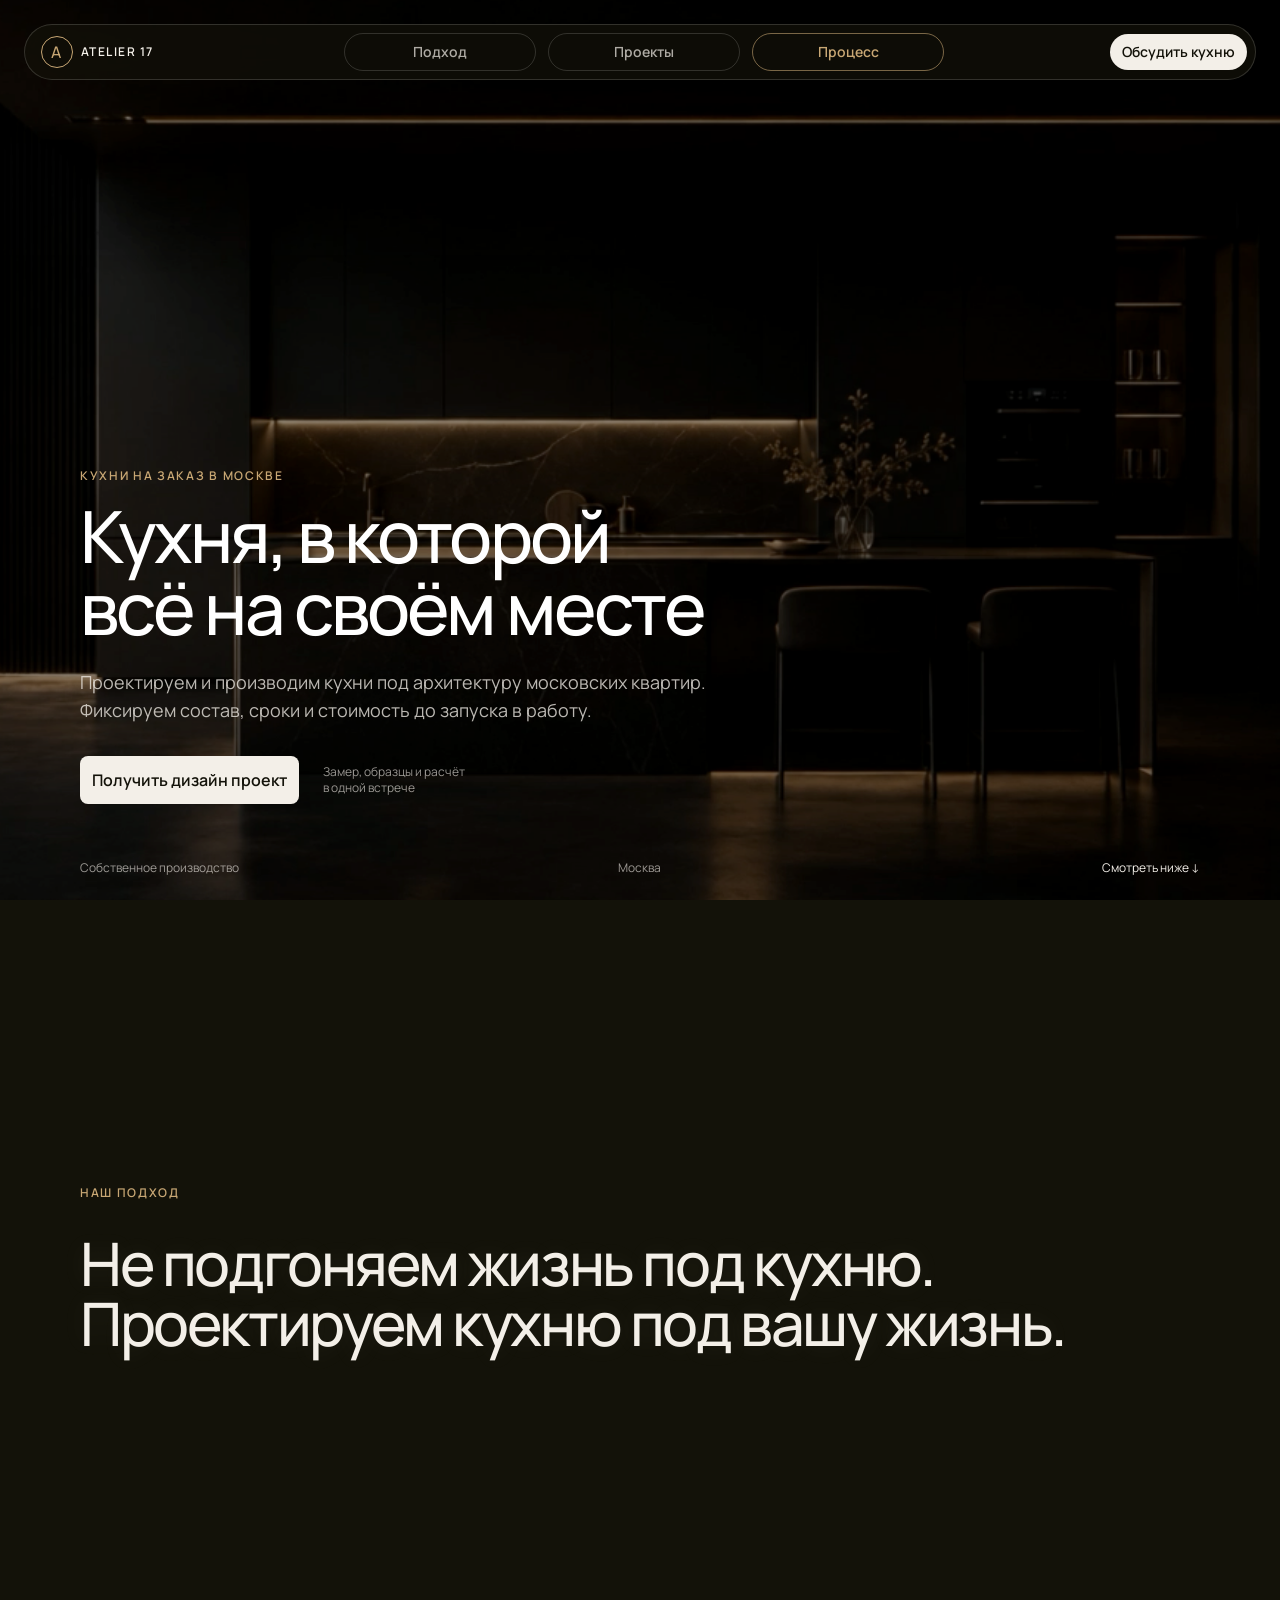
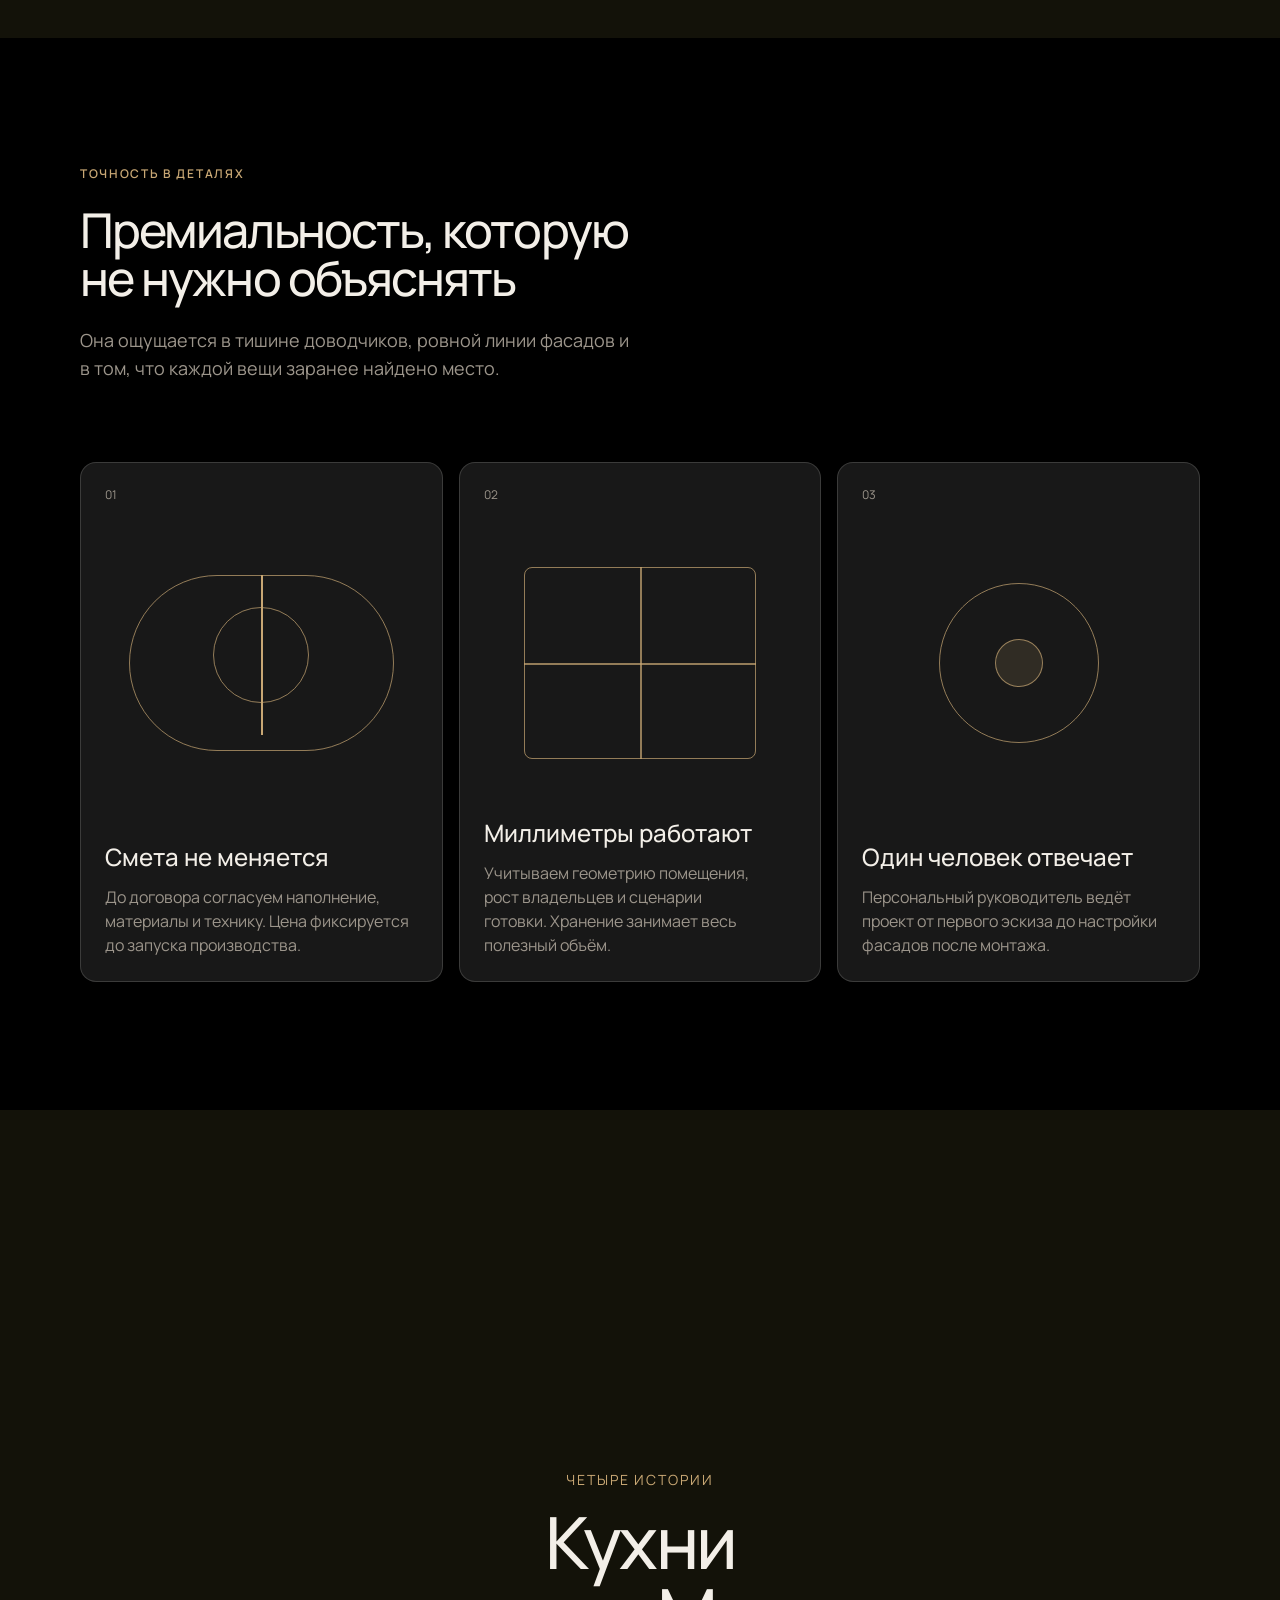
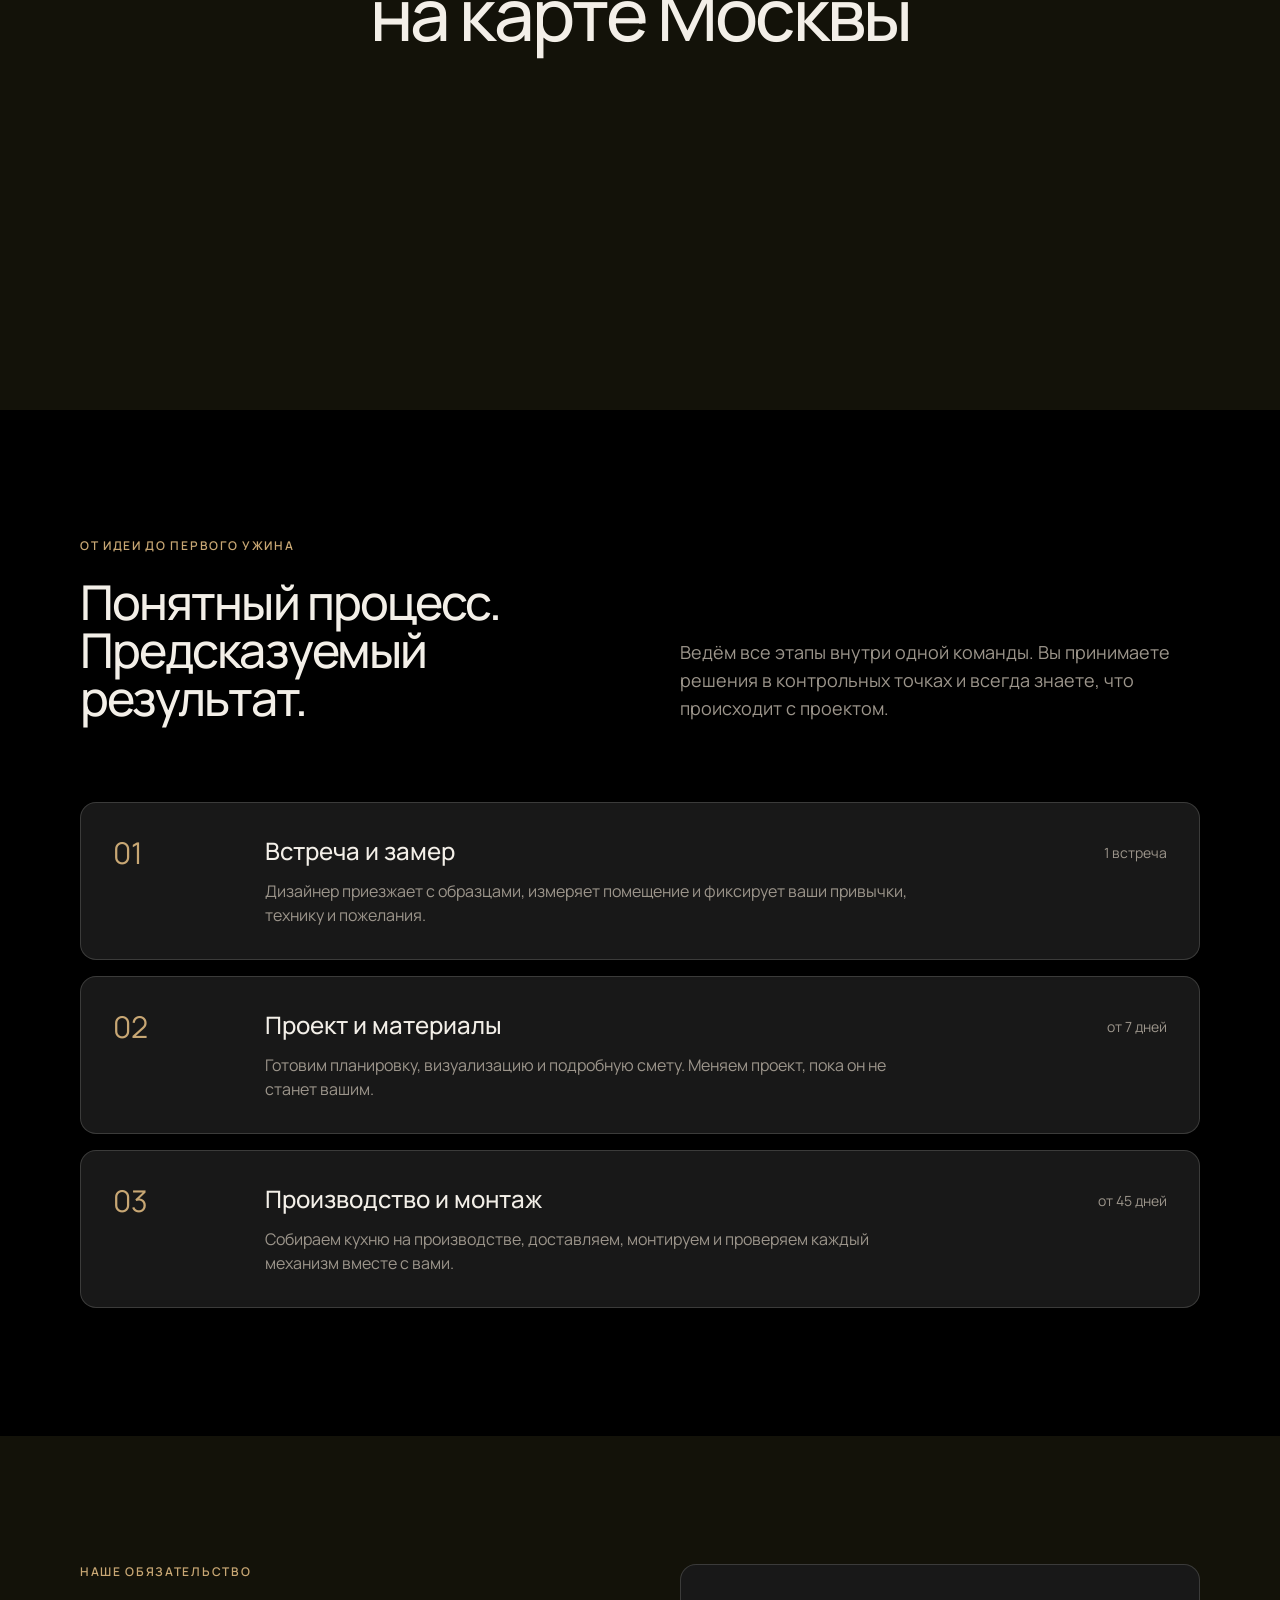
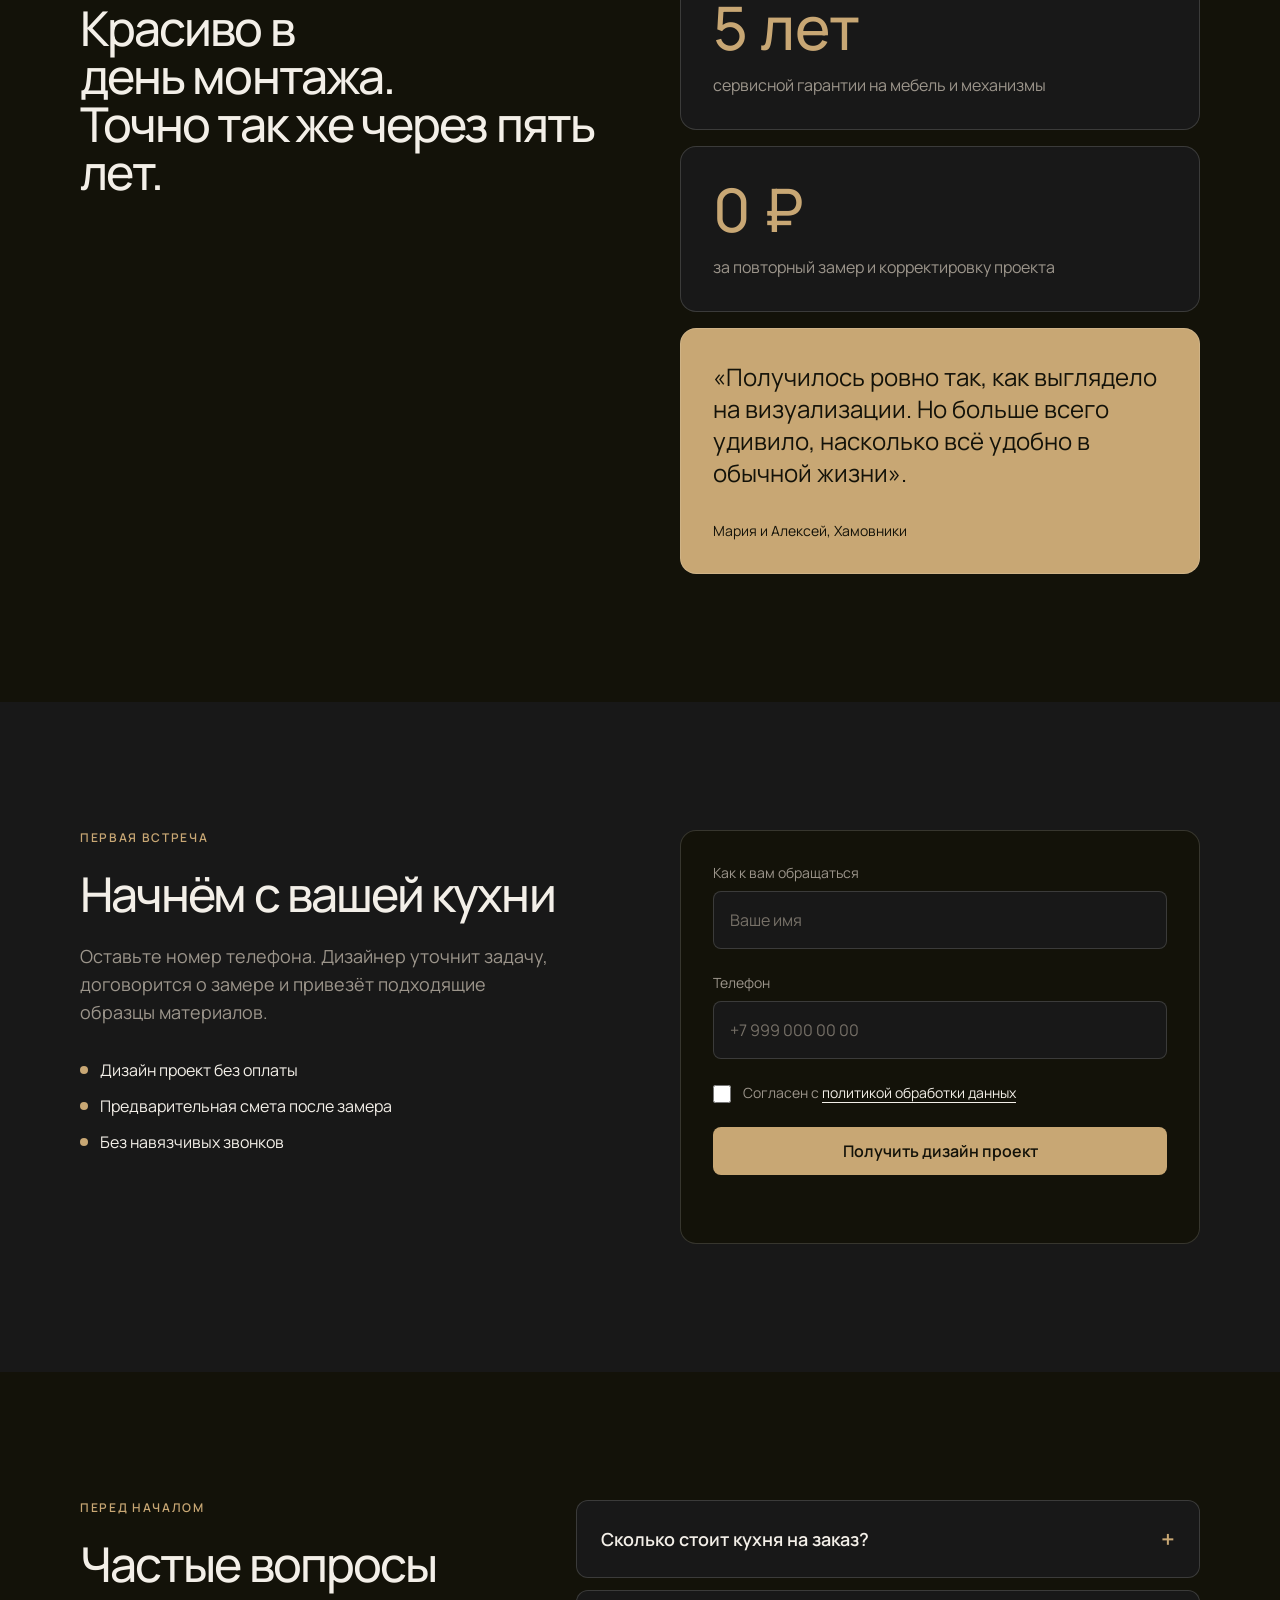
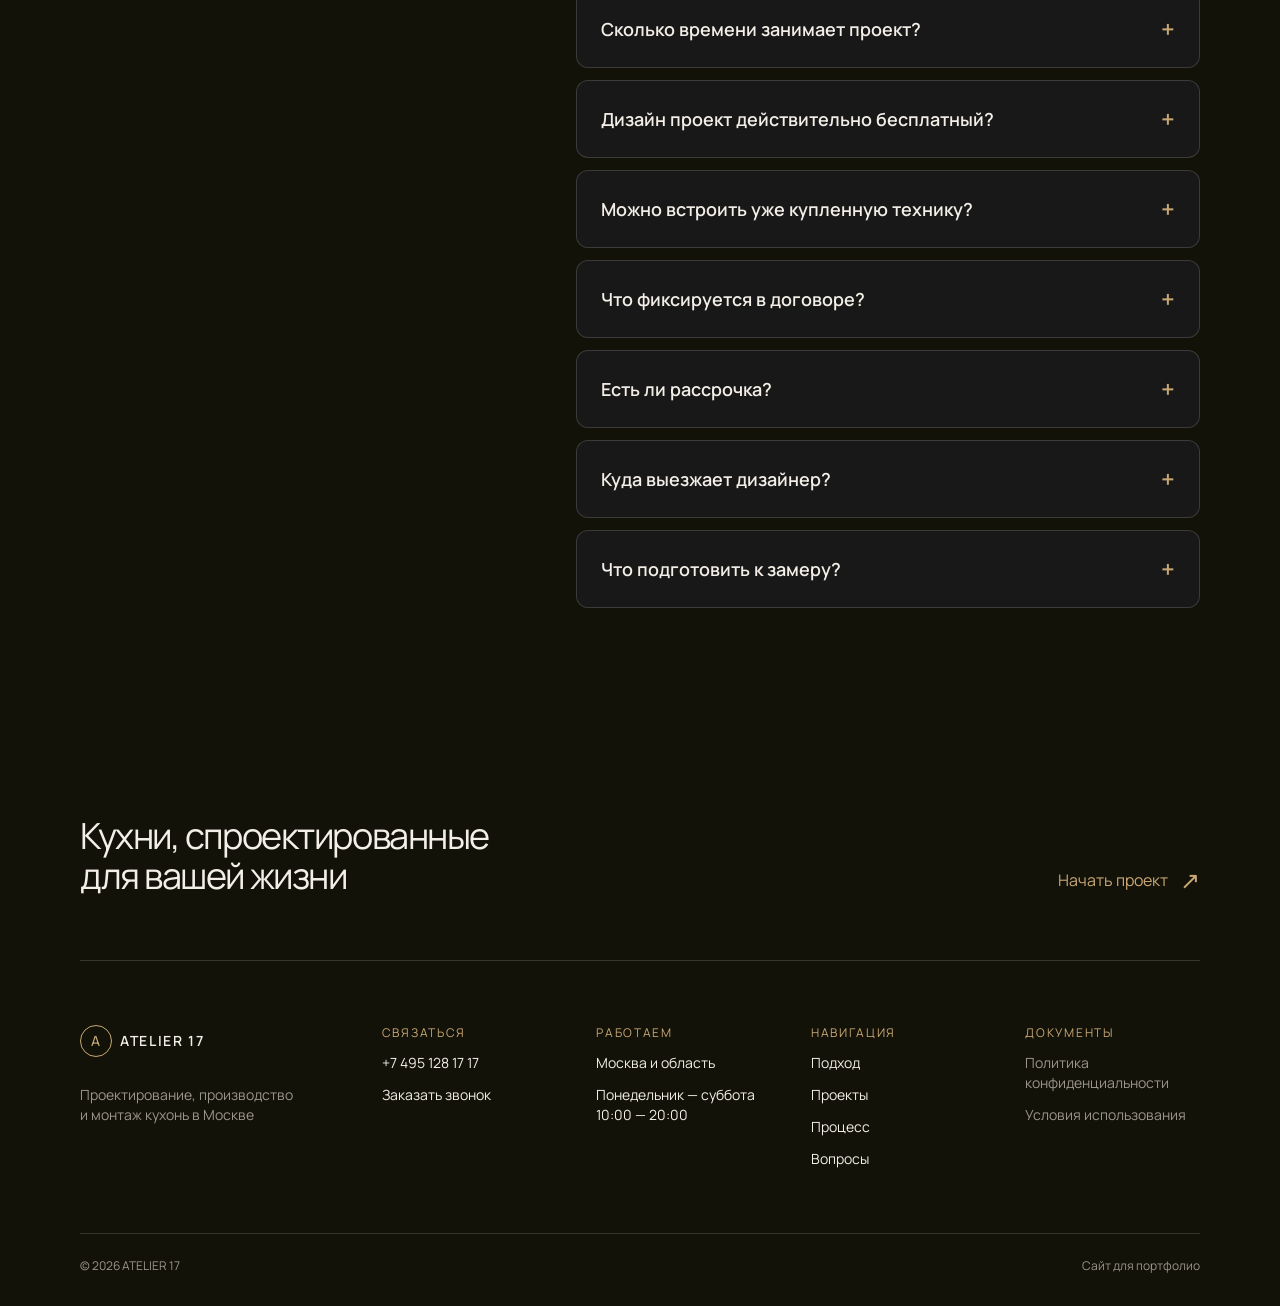
==== commit 85da4e77: "Keep hero video frame and simplify title" ====
--- a/index.html
+++ b/index.html
@@ -59,7 +59,6 @@
       <video class="hero__video" autoplay muted playsinline preload="auto" poster="assets/hero-poster.png">
         <source src="assets/hero-kitchen.mp4" type="video/mp4">
       </video>
-      <div class="hero__endframe" aria-hidden="true"></div>
       <div class="hero__shade" aria-hidden="true"></div>
       <div class="hero__content container">
         <p class="eyebrow hero__eyebrow">Кухни на заказ в Москве</p>
--- a/styles.css
+++ b/styles.css
@@ -283,20 +283,6 @@
 
 body.is-ready .hero__video { transform: scale(1.18); }
 
-.hero__endframe {
-  position: absolute;
-  z-index: 0;
-  inset: 0;
-  background: url("assets/hero-end.png") center / cover no-repeat;
-  opacity: 0;
-  pointer-events: none;
-  transform: scale(1.18);
-  transition: opacity 1000ms var(--ease);
-}
-
-.hero.is-stopping .hero__endframe,
-.hero.is-stopped .hero__endframe { opacity: 1; }
-
 .hero__shade {
   position: absolute;
   z-index: 1;
@@ -317,10 +303,7 @@
   font-size: 72px;
   line-height: 1;
   letter-spacing: -0.04em;
-  background-image: linear-gradient(90deg, #ffffff, #9b9b9b);
-  background-clip: text;
-  -webkit-background-clip: text;
-  color: transparent;
+  color: #ffffff;
 }
 
 .hero__lead {
@@ -803,7 +786,6 @@
   .hero { min-height: 760px; }
   .hero__video { object-position: 58% center; opacity: 0.62; transform: scale(1.23); }
   body.is-ready .hero__video { transform: scale(1.20); }
-  .hero__endframe { background-position: 58% center; transform: scale(1.20); }
   .hero__shade { background: rgba(0, 0, 0, 0.34); }
   .hero__content { padding-bottom: 112px; }
   .hero h1 { font-size: 48px; }
